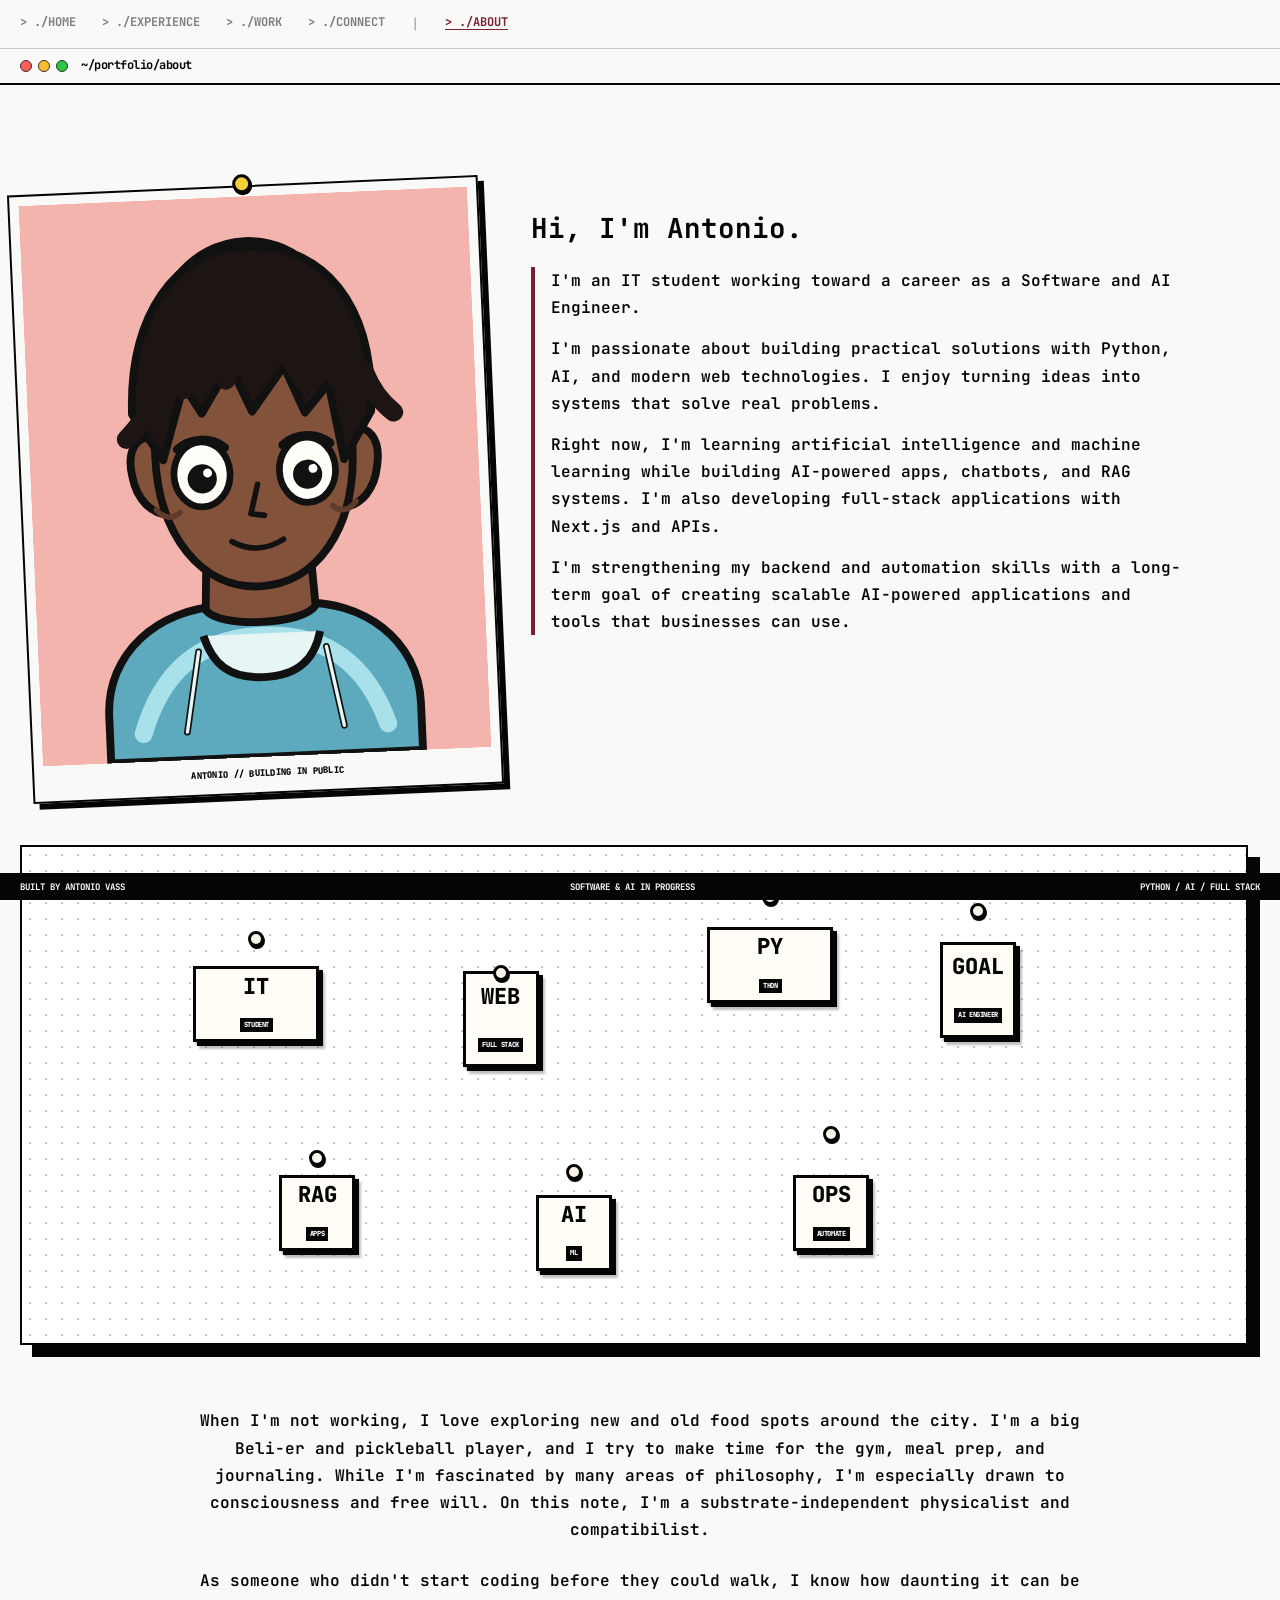
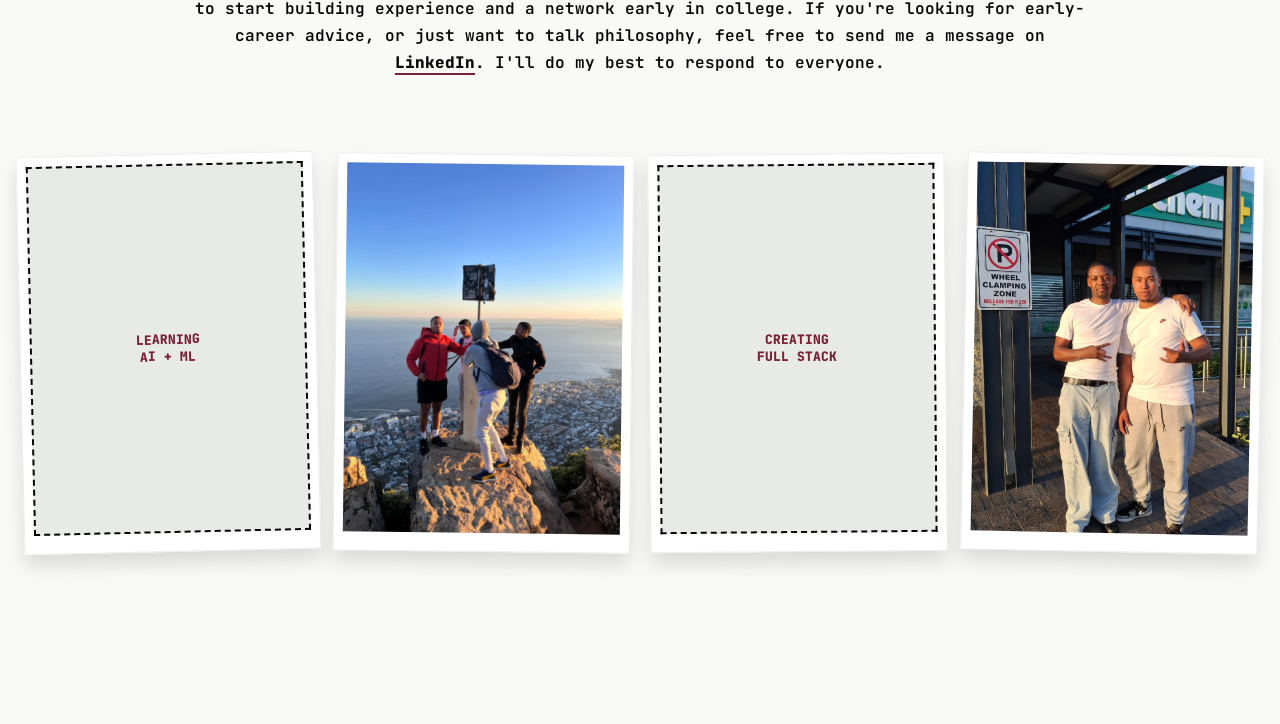
==== about.html @ 30f65dba "Add Lion's Head photo" ====
<!doctype html>
<html lang="en">
<head>
  <meta charset="utf-8" />
  <meta name="viewport" content="width=device-width, initial-scale=1" />
  <meta name="description" content="About Antonio Vass — IT student and Software & AI Engineer in progress." />
  <title>About - Antonio Vass</title>
  <link rel="preconnect" href="https://fonts.googleapis.com" />
  <link rel="preconnect" href="https://fonts.gstatic.com" crossorigin />
  <link href="https://fonts.googleapis.com/css2?family=JetBrains+Mono:wght@400;500;600;700;800&display=swap" rel="stylesheet" />
  <link rel="stylesheet" href="styles.css?v=4" />
  <link rel="stylesheet" href="about.css?v=9" />
  <link rel="stylesheet" href="badges.css?v=7" />
  <link rel="stylesheet" href="window-controls.css" />
  <style>.nav-link,.nav-link:hover{color:var(--ink);opacity:.5}.nav-link.active{color:var(--acid);opacity:1}.nav-separator{opacity:.35}</style>
</head>
<body>
  <header class="site-header">
    <nav class="nav" aria-label="Primary navigation">
      <a class="nav-link" href="index.html#home">&gt; ./HOME</a><a class="nav-link" href="index.html#experience">&gt; ./EXPERIENCE</a><a class="nav-link" href="index.html#work">&gt; ./WORK</a><a class="nav-link" href="index.html#connect">&gt; ./CONNECT</a><span class="nav-separator" aria-hidden="true">|</span><a class="nav-link active" href="about.html">&gt; ./ABOUT</a>
    </nav>
    <div class="terminal-bar"><span class="traffic-lights" aria-label="Window controls"><button class="window-control window-control--close" type="button" aria-label="Close page"></button><button class="window-control window-control--minimize" type="button" aria-label="Minimize"></button><button class="window-control window-control--fullscreen" type="button" aria-label="Toggle fullscreen"></button></span><strong>~/portfolio/about</strong></div>
  </header>
  <main>
    <section class="about page-section" id="about">
      <div class="about-grid">
        <figure class="about-photo">
          <span class="pushpin" aria-hidden="true"></span>
          <img src="assets/avatar-placeholder.svg" alt="Dark-skinned cartoon avatar representing Antonio Vass" />
          <figcaption>ANTONIO // BUILDING IN PUBLIC</figcaption>
        </figure>
        <div class="about-copy">
          <div class="about-introduction">
            <p class="about-placeholder">Hi, I'm Antonio.</p>
            <div class="about-notes">
              <p>I&apos;m an IT student working toward a career as a Software and AI Engineer.</p>
              <p>I&apos;m passionate about building practical solutions with Python, AI, and modern web technologies. I enjoy turning ideas into systems that solve real problems.</p>
              <p>Right now, I&apos;m learning artificial intelligence and machine learning while building AI-powered apps, chatbots, and RAG systems. I&apos;m also developing full-stack applications with Next.js and APIs.</p>
              <p>I&apos;m strengthening my backend and automation skills with a long-term goal of creating scalable AI-powered applications and tools that businesses can use.</p>
            </div>
          </div>
        </div>
      </div>
      <div class="about-interests">
        <div class="badge-board" aria-label="Personal badges">
          <button class="badge-button badge-button--placeholder-one" type="button" aria-label="IT student"><span class="board-pin" aria-hidden="true"></span><span class="badge text-badge text-badge--wide" aria-hidden="true">IT<small>STUDENT</small></span><span class="badge-caption">Working toward a career in Software and AI Engineering.</span></button>
          <button class="badge-button badge-button--placeholder-two" type="button" aria-label="Artificial intelligence and machine learning"><span class="board-pin" aria-hidden="true"></span><span class="badge text-badge" aria-hidden="true">AI<small>ML</small></span><span class="badge-caption">Learning artificial intelligence and machine learning.</span></button>
          <button class="badge-button badge-button--placeholder-three" type="button" aria-label="RAG systems"><span class="board-pin" aria-hidden="true"></span><span class="badge text-badge" aria-hidden="true">RAG<small>APPS</small></span><span class="badge-caption">Building AI-powered apps and chatbots with RAG systems.</span></button>
          <button class="badge-button badge-button--placeholder-four" type="button" aria-label="Full-stack development"><span class="board-pin" aria-hidden="true"></span><span class="badge text-badge text-badge--tall" aria-hidden="true">WEB<small>FULL STACK</small></span><span class="badge-caption">Developing full-stack applications with Next.js and APIs.</span></button>
          <button class="badge-button badge-button--placeholder-five" type="button" aria-label="Python"><span class="board-pin" aria-hidden="true"></span><span class="badge text-badge text-badge--wide" aria-hidden="true">PY<small>THON</small></span><span class="badge-caption">Using Python for practical AI and software projects.</span></button>
          <button class="badge-button badge-button--placeholder-six" type="button" aria-label="Backend systems and automation"><span class="board-pin" aria-hidden="true"></span><span class="badge text-badge" aria-hidden="true">OPS<small>AUTOMATE</small></span><span class="badge-caption">Improving backend systems and automation skills.</span></button>
          <button class="badge-button badge-button--placeholder-seven" type="button" aria-label="Software and AI engineering goal"><span class="board-pin" aria-hidden="true"></span><span class="badge text-badge text-badge--tall" aria-hidden="true">GOAL<small>AI ENGINEER</small></span><span class="badge-caption">Building scalable AI-powered applications and useful tools.</span></button>
        </div>
      </div>
      <div class="about-afterword">
        <p>When I&apos;m not working, I love exploring new and old food spots around the city. I&apos;m a big Beli-er and pickleball player, and I try to make time for the gym, meal prep, and journaling. While I&apos;m fascinated by many areas of philosophy, I&apos;m especially drawn to consciousness and free will. On this note, I&apos;m a substrate-independent physicalist and compatibilist.</p>
        <p>As someone who didn&apos;t start coding before they could walk, I know how daunting it can be to start building experience and a network early in college. If you&apos;re looking for early-career advice, or just want to talk philosophy, feel free to send me a message on <a href="https://linkedin.com/in/antonio-vass-a11976378" target="_blank" rel="noreferrer">LinkedIn</a>. I&apos;ll do my best to respond to everyone.</p>
      </div>
      <div class="about-moments" aria-label="Current learning and building focus">
        <figure class="moment-photo moment-photo--placeholder"><div class="photo-placeholder" aria-hidden="true">LEARNING<br />AI + ML</div><figcaption>GROWING</figcaption></figure>
        <figure class="moment-photo"><img src="assets/moments/lions-head-cape-town.png" alt="Friends at Lion's Head overlooking Cape Town" /><figcaption>lion&apos;s head, cape town</figcaption></figure>
        <figure class="moment-photo moment-photo--placeholder"><div class="photo-placeholder" aria-hidden="true">CREATING<br />FULL STACK</div><figcaption>DEVELOPING</figcaption></figure>
        <figure class="moment-photo"><img src="assets/moments/just-two-boys.png" alt="Two friends standing together outside a shop" /><figcaption>just two boys</figcaption></figure>
      </div>
    </section>
  </main>
  <footer><div class="footer-status"><span>BUILT BY ANTONIO VASS</span><span>SOFTWARE &amp; AI IN PROGRESS</span><span>PYTHON / AI / FULL STACK</span></div></footer>
  <script src="badges.js?v=6"></script>
  <script src="window-controls.js"></script>
</body>
</html>
---- styles.css ----
:root{--ink:#050505;--paper:#f9f9f7;--white:#fff;--soft:#ebebea;--acid:#7a1f35;--line:2px solid var(--ink);--mono:"JetBrains Mono",monospace}
*{box-sizing:border-box}html{scroll-behavior:smooth}body{margin:0;background:var(--paper);color:var(--ink);font-family:var(--mono);font-size:14px;line-height:1.45}a{color:inherit;text-decoration:none}button{font:inherit}.site-header{position:sticky;top:0;z-index:20;background:var(--paper);border-bottom:var(--line)}
.nav{display:flex;gap:26px;padding:14px max(20px,calc((100vw - 1340px)/2));border-bottom:1px solid #c9c9c9}.nav-link{font-size:12px;font-weight:700;opacity:.64}.nav-link:hover,.nav-link.active{opacity:1;color:#506000}.nav-link.active{text-decoration:underline;text-underline-offset:3px}.terminal-bar{display:flex;align-items:center;gap:13px;padding:8px max(20px,calc((100vw - 1340px)/2));font-size:12px;letter-spacing:-.04em}.traffic-lights{display:flex;gap:6px}.traffic-lights i{width:12px;height:12px;border:1px solid #333;border-radius:50%;background:#ff5f57}.traffic-lights i:nth-child(2){background:#febc2e}.traffic-lights i:nth-child(3){background:#28c840}.system-status{margin-left:auto;font-size:10px;font-weight:700}.status-dot{display:inline-block;width:8px;height:8px;margin-right:5px;background:var(--acid);animation:pulse 1.2s infinite}
.page-section{width:min(1340px,calc(100% - 40px));margin:0 auto}.hero{display:grid;grid-template-columns:minmax(0,1.55fr) minmax(330px,.8fr);min-height:650px;border-right:var(--line);border-left:var(--line)}.hero-copy{padding:62px 58px;border-right:var(--line)}.boot-message{display:inline-block;margin:0 0 44px;padding:0;background:transparent;font:12px/1.35 var(--mono)}.command,.section-title>p,.connect>p{margin:0 0 10px;color:#526000;font-size:12px;font-weight:700}.hero h1,.section-title h2,.connect h2{margin:0;font-size:clamp(62px,9vw,128px);line-height:.78;letter-spacing:-.11em}.intro{max-width:650px;margin:35px 0;font-size:15px;font-weight:700;line-height:1.65}.quick-stats{display:grid;grid-template-columns:repeat(3,1fr);max-width:680px;margin:0;border-top:var(--line);border-bottom:var(--line)}.quick-stats div{padding:13px 12px;border-right:var(--line)}.quick-stats div:last-child{border:0}.quick-stats dt{font-size:10px;opacity:.58}.quick-stats dd{margin:4px 0 0;font-size:12px;font-weight:800}
.avatar-terminal{padding:58px 38px;background:var(--soft)}.module-heading,.preview-heading{display:flex;justify-content:space-between;align-items:center;padding-bottom:9px;border-bottom:1px dashed var(--ink);font-size:12px}.avatar-frame{position:relative;width:min(100%,280px);margin:27px auto;border:var(--line);padding:8px;background:var(--white);box-shadow:5px 5px 0 var(--ink)}.pin{position:absolute;z-index:2;top:6px;left:50%;width:11px;height:11px;transform:translateX(-50%);border:2px solid var(--ink);border-radius:50%;background:var(--paper)}.avatar-frame img{display:block;width:100%;aspect-ratio:4/5;object-fit:cover;filter:none}.avatar-frame figcaption{margin-top:8px;background:var(--ink);padding:7px;color:#fff;font-size:10px;font-weight:700;text-align:center}.cursor{animation:blink 1s step-end infinite}.asset-list{display:grid;border-top:var(--line)}.asset-list a{display:grid;grid-template-columns:30px 1fr 20px;gap:10px;padding:10px 0;border-bottom:var(--line);font-size:10px;font-weight:700}.asset-list a:hover{background:var(--acid)}.asset-list span{opacity:.52}
.experience{padding:86px 0}.section-lead{max-width:760px;margin-bottom:55px;border:2px dashed var(--ink);padding:15px}.section-lead p{display:flex;justify-content:space-between;margin:0 0 8px;font-size:12px;font-weight:700}.load-track{height:14px;border:1px solid var(--ink);padding:2px}.load-track i{display:block;width:98.4%;height:100%;background:var(--ink)}.section-lead small{display:block;margin-top:7px;font-size:9px;opacity:.65}.section-title{margin-bottom:36px}.section-title h2{font-size:clamp(50px,7vw,96px)}.log-table{border-top:var(--line)}.log-head,.log-row{display:grid;grid-template-columns:22% 34% 44%;gap:20px;padding:12px;border-bottom:var(--line)}.log-head{background:var(--soft);font-size:10px;font-weight:800}.log-row{padding-top:27px;padding-bottom:27px}.log-row:hover{background:var(--acid)}.log-row p{margin:0;font-size:12px}.log-row h3{margin:0 0 5px;font-size:17px;line-height:1.1}.log-row small{font-size:10px;font-weight:700;opacity:.65}.log-row.muted{grid-template-columns:22% 1fr;opacity:.5;font-style:italic}.action-row{display:flex;flex-wrap:wrap;gap:13px;margin-top:34px}.button{display:inline-block;border:var(--line);padding:13px 18px;background:transparent;font-size:12px;font-weight:800;transition:.13s}.button:hover{background:var(--acid);color:var(--ink);transform:translate(-2px,-2px);box-shadow:4px 4px 0 var(--ink)}.button.solid{background:var(--ink);color:var(--white)}.button.solid:hover{background:var(--acid);color:var(--ink)}
.work{display:grid;grid-template-columns:1.25fr .75fr;gap:30px;padding:30px 0 86px}.work-directory,.preview-panel{border:var(--line);padding:27px;background:var(--white)}.directory-heading{margin-bottom:26px;border-bottom:4px solid var(--ink)}.directory-heading p{margin:0 0 7px;font-size:10px;opacity:.6}.directory-heading h2{margin:0 0 12px;font-size:28px;line-height:1}.project-files{display:grid;gap:11px}.project-file{display:grid;grid-template-columns:30px 1fr auto;align-items:center;gap:11px;width:100%;border:var(--line);padding:14px;background:var(--white);color:var(--ink);text-align:left;cursor:pointer;transition:.13s}.project-file:hover,.project-file.selected{background:var(--ink);color:var(--white)}.file-icon{font-weight:800;font-size:20px}.project-file b,.project-file small{display:block}.project-file b{font-size:13px}.project-file small{margin-top:2px;font-size:9px;opacity:.62}.project-file em{border:1px solid currentColor;padding:3px 5px;font-size:9px;font-style:normal;font-weight:700}.project-file.selected em{border-color:var(--acid);background:var(--acid);color:var(--ink)}.directory-foot{margin:28px 0 0;border:2px dashed var(--ink);padding:11px;font-size:10px;text-align:center}
.preview-panel{display:flex;flex-direction:column;gap:22px}.preview-heading i{width:14px;height:14px;background:var(--acid);animation:pulse 1.2s infinite}.preview-box{display:grid;min-height:385px;overflow:hidden;border:var(--line);background:var(--soft)}.preview-index{margin:10px 12px -24px;font-size:10px;font-weight:800}.preview-art{position:relative;display:flex;min-height:205px;flex-direction:column;justify-content:flex-end;overflow:hidden;margin:0 20px;padding:17px;border:var(--line);background:#fff5ba;box-shadow:5px 5px 0 var(--ink);font-weight:800}.preview-art b{font-size:23px}.preview-art span{margin-top:7px;font-size:11px}.preview-art strong{position:absolute;right:-8px;top:-28px;font-size:126px;line-height:1;letter-spacing:-.15em;opacity:.18}.preview-copy{padding:17px 20px}.preview-copy h3{margin:0 0 7px;font-size:22px}.preview-copy p{margin:0;font-size:11px;line-height:1.55}.tag-label{margin:0 0 9px;font-size:11px}.tags{display:flex;flex-wrap:wrap;gap:7px}.tags span{background:var(--ink);padding:5px 7px;color:#fff;font-size:9px;font-weight:700}.full{text-align:center}
.connect{margin-bottom:73px;border:var(--line);background:var(--ink);padding:55px;color:var(--white);box-shadow:7px 7px 0 var(--acid)}.connect h2{max-width:800px;margin-bottom:32px;font-size:clamp(43px,6vw,92px)}.connect>p{color:var(--acid)}.neon{border-color:var(--white);background:var(--acid);color:var(--ink)}footer{position:fixed;bottom:0;left:0;z-index:30;width:100%;overflow:hidden;border-top:var(--line);background:var(--ink);color:#fff}.ticker{overflow:hidden;border-bottom:1px solid #555;white-space:nowrap}.ticker span{display:inline-block;padding:7px 0;font-size:10px;font-weight:700;animation:ticker 24s linear infinite}.footer-status{display:flex;justify-content:space-between;padding:6px max(20px,calc((100vw - 1340px)/2));font-size:9px;font-weight:700}
@keyframes ticker{to{transform:translateX(-50%)}}@keyframes pulse{50%{opacity:.35}}@keyframes blink{50%{opacity:0}}@media(max-width:800px){body{padding-bottom:55px}.system-status{display:none}.nav{gap:14px;overflow:auto}.nav-link{white-space:nowrap;font-size:10px}.hero{grid-template-columns:1fr}.hero-copy{border-right:0;border-bottom:var(--line);padding:40px 28px}.avatar-terminal{padding:35px 28px}.quick-stats{grid-template-columns:1fr}.quick-stats div{border-right:0;border-bottom:1px solid var(--ink)}.quick-stats div:last-child{border:0}.work{grid-template-columns:1fr;gap:20px}.log-head{display:none}.log-row{grid-template-columns:1fr;gap:10px}.log-row.muted{grid-template-columns:1fr}.log-row h3{font-size:16px}.connect{padding:35px 25px}.footer-status{font-size:8px}.footer-status span:nth-child(2){display:none}}@media(max-width:480px){.page-section{width:calc(100% - 24px)}.hero h1{font-size:65px}.boot-message{margin-bottom:28px;font-size:10px}.intro{font-size:12px}.work-directory,.preview-panel{padding:18px}.project-file{grid-template-columns:24px 1fr;padding:11px}.project-file em{display:none}.project-file b{font-size:11px}.directory-heading h2{font-size:22px}.connect h2{font-size:43px}.footer-status{justify-content:center}.footer-status span:first-child{display:none}}
---- about.css ----
.about { padding: 86px 0; }

.about-title { display: flex; align-items: end; justify-content: space-between; gap: 20px; margin-bottom: 35px; }
.about-title h2 { margin: 0; font-size: clamp(50px, 7vw, 96px); line-height: .8; letter-spacing: -.09em; }
.about-title p, .about-label, .about-interests > p { margin: 0; color: var(--acid); font-size: 11px; font-weight: 800; }

.about-grid { display: grid; grid-template-columns: minmax(260px, .7fr) minmax(0, 1fr); align-items: start; }

.about-photo { position: relative; align-self: start; margin: 14px 40px 0 0; padding: 9px 9px 12px; border: var(--line); background: var(--paper); box-shadow: 6px 6px 0 var(--ink); transform: rotate(-2.5deg); text-align: center; }
.about-photo img { display: block; width: 100%; aspect-ratio: 4 / 5; object-fit: cover; }
.about-photo figcaption { margin-top: 10px; font-size: 9px; font-weight: 800; letter-spacing: .03em; }
.pushpin { position: absolute; z-index: 1; top: -13px; left: 50%; width: 19px; height: 19px; transform: translateX(-50%); border: 3px solid var(--ink); border-radius: 50%; background: #f5cf33; box-shadow: 1px 2px 0 var(--ink); }

.about-copy { padding: 0; }
.about-placeholder { max-width: 580px; margin: 20px 0 22px; font-size: clamp(20px, 2.15vw, 30px); font-weight: 700; line-height: 1.25; }
.about-notes { max-width: 650px; margin-bottom: 40px; border-left: 4px solid var(--acid); padding-left: 16px; }
.about-notes p { margin: 0 0 14px; font-size: 16px; font-weight: 600; line-height: 1.7; }
.about-notes p:last-child { margin-bottom: 0; }

.about-interests { margin-top: 52px; }
.board-note { display: block; margin-top: 7px; font-size: 10px; font-weight: 600; opacity: .62; }
.about-introduction { margin-top: 40px; }
.about-afterword { max-width: 900px; margin: 62px auto 0; text-align: center; }
.about-afterword p { margin: 0 0 24px; font-size: 16px; font-weight: 600; line-height: 1.7; }
.about-afterword a { border-bottom: 2px solid var(--acid); color: inherit; font-weight: 800; }
.about-afterword a:hover { color: var(--acid); }
.about-moments { display: flex; align-items: center; gap: 18px; margin: 78px auto 86px; }
.moment-photo { position: relative; flex: 1 1 0; margin: 0; border: 1px solid #ededed; background: var(--white); padding: 9px 9px 18px; box-shadow: 0 11px 20px rgba(0, 0, 0, .13); }
.moment-photo:nth-child(1) { transform: rotate(-1.3deg); }
.moment-photo:nth-child(2) { transform: rotate(.7deg); }
.moment-photo:nth-child(3) { transform: rotate(-.5deg); }
.moment-photo:nth-child(4) { transform: rotate(1.1deg); }
.moment-photo img { display: block; width: 100%; aspect-ratio: 3 / 4; object-fit: cover; }
.photo-placeholder { display: grid; place-items: center; width: 100%; aspect-ratio: 3 / 4; border: 2px dashed var(--ink); background: #e8eae7; color: var(--acid); font-size: 13px; font-weight: 800; line-height: 1.35; text-align: center; }
.moment-photo figcaption { position: absolute; z-index: 2; bottom: 8px; left: 50%; width: max-content; max-width: calc(100% - 18px); transform: translateX(-50%) rotate(-1deg); border: 2px solid var(--ink); background: var(--white); box-shadow: 3px 3px 0 var(--ink); padding: 5px 7px; opacity: 0; color: var(--acid); font-size: 10px; font-weight: 800; pointer-events: none; transition: opacity .12s ease; white-space: nowrap; }
.moment-photo:hover figcaption { opacity: 1; }

@media (max-width: 800px) {
  .about { padding: 62px 0; }
  .about-title { align-items: start; flex-direction: column; }
  .about-grid { grid-template-columns: 1fr; }
  .about-photo { width: min(300px, calc(100% - 56px)); margin: 14px auto 30px; }
  .about-copy { padding: 0; }
  .about-placeholder { margin-bottom: 22px; }
  .about-afterword { margin-top: 46px; }
  .about-moments { display: grid; grid-template-columns: repeat(2, minmax(0, 1fr)); gap: 16px; margin: 56px auto 70px; }
}
---- badges.css ----
.badge-board { position: relative; width: calc(100% - 12px); min-height: 500px; margin: 0 0 12px; overflow: hidden; border: 2px solid var(--ink); background-color: var(--white); background-image: radial-gradient(#c7c7c7 1.2px, transparent 1.3px); background-size: 16px 16px; box-shadow: 12px 12px 0 var(--ink); }

.badge-button { position: absolute; top: var(--badge-y, 0); left: var(--badge-x, 0); border: 0; padding: 0; background: transparent; cursor: pointer; }
.badge-button:focus-visible { outline: 2px solid var(--ink); outline-offset: 4px; }
.badge { display: block; height: auto; object-fit: contain; filter: drop-shadow(2px 3px 1px rgba(0, 0, 0, .25)); transform: none; }
.board-pin { position: absolute; z-index: 3; top: calc(50% - var(--pin-offset, 65px)); left: 50%; width: 16px; height: 16px; transform: translate(-50%, -50%); border: 3px solid var(--ink); border-radius: 50%; background: #f7f3e8; box-shadow: 1px 2px 0 var(--ink); cursor: grab; touch-action: none; }
.badge-button.is-dragging .badge-caption { display: none !important; }
.badge-button.is-dragging .badge { animation: none !important; }
.badge-button--placeholder-one { --badge-x: 14%; --badge-y: 24%; }
.badge-button--placeholder-two { --pin-offset: 61px; --badge-x: 42%; --badge-y: 70%; }
.badge-button--placeholder-three { --pin-offset: 55px; --badge-x: 21%; --badge-y: 66%; }
.badge-button--placeholder-four { --pin-offset: 46px; --badge-x: 36%; --badge-y: 25%; }
.badge-button--placeholder-five { --pin-offset: 68px; --badge-x: 56%; --badge-y: 16%; }
.badge-button--placeholder-six { --pin-offset: 79px; --badge-x: 63%; --badge-y: 66%; }
.badge-button--placeholder-seven { --pin-offset: 79px; --badge-x: 75%; --badge-y: 19%; }

.text-badge { display: grid; place-items: center; min-width: 76px; min-height: 76px; border: 3px solid var(--ink); background: #fffdf5; box-shadow: 4px 4px 0 var(--ink); color: var(--ink); font-size: 22px; font-weight: 800; line-height: .88; text-align: center; }
.text-badge small { margin-top: 8px; padding: 4px; background: var(--ink); color: var(--white); font-size: 7px; font-weight: 800; letter-spacing: -.05em; }
.text-badge--wide { min-width: 126px; }
.text-badge--tall { min-height: 96px; }
.text-badge--ideas { min-width: 68px; min-height: 87px; background: #ed75a9; font-size: 16px; line-height: .8; }
.text-badge--ideas b { font-size: 27px; }
.text-badge--build { min-width: 93px; min-height: 66px; background: #f5cf33; font-size: 16px; line-height: 1; }
.text-badge--build span { display: block; text-align: left; animation: build-cursor 1s step-end infinite; }

.badge-caption { position: absolute; z-index: 5; top: -12px; left: 50%; display: none; width: min(190px, calc(100vw - 40px)); transform: translate(-50%, -100%) rotate(-1.5deg); border: 2px solid var(--ink); background: var(--white); box-shadow: 3px 3px 0 var(--ink); padding: 8px 10px; color: var(--acid); font-size: 11px; font-weight: 800; line-height: 1.35; text-align: center; white-space: normal; pointer-events: none; }
.badge-button.is-hovered .badge-caption { display: block; position: fixed; left: var(--bubble-x); top: var(--bubble-y); transform: translate(-50%, -50%) rotate(-1.5deg); }
.badge-button:hover .badge-caption, .badge-button:focus-visible .badge-caption { display: block; }
.badge-button:hover .badge, .badge-button:focus-visible .badge, .badge-button.is-hovered .badge { transform-origin: top center; animation: badge-swing 1.1s ease-in-out infinite; }

@keyframes badge-swing { 0%, 100% { transform: rotate(0); } 20% { transform: rotate(-5deg); } 50% { transform: rotate(4deg); } 75% { transform: rotate(-2deg); } }
@keyframes build-cursor { 50% { opacity: 0; } }

@media (max-width: 680px) {
  .badge-board { display: grid; grid-template-columns: repeat(3, minmax(82px, 1fr)); align-items: center; min-height: 440px; }
  .text-badge--code { min-width: 68px; min-height: 68px; font-size: 19px; }
  .text-badge--ideas { min-width: 61px; min-height: 76px; }
  .text-badge--build { min-width: 82px; min-height: 60px; }
  .badge-caption { font-size: 10px; }
  .badge-button { position: relative; top: 0; left: 0; justify-self: center; }
  .board-pin { cursor: default; }
}
---- window-controls.css ----
.traffic-lights{display:flex;gap:6px}
.window-control{display:grid;place-items:center;width:12px;height:12px;margin:0;padding:0;border:1px solid #333;border-radius:50%;cursor:pointer;transition:filter .12s,transform .12s}
.window-control:hover{filter:brightness(.84);transform:scale(1.08)}
.window-control:focus-visible{outline:2px solid var(--ink);outline-offset:2px}
.window-control--close{background:#ff5f57}.window-control--minimize{background:#febc2e}.window-control--fullscreen{background:#28c840}
.window-control::after{font:700 9px/1 Arial,sans-serif;color:#5c1715;opacity:0;transition:opacity .12s}
.window-control:hover::after{opacity:1}.window-control--close::after{content:"×"}.window-control--minimize::after{content:"−";color:#6b4b00}.window-control--fullscreen::after{content:"+";color:#135b21}
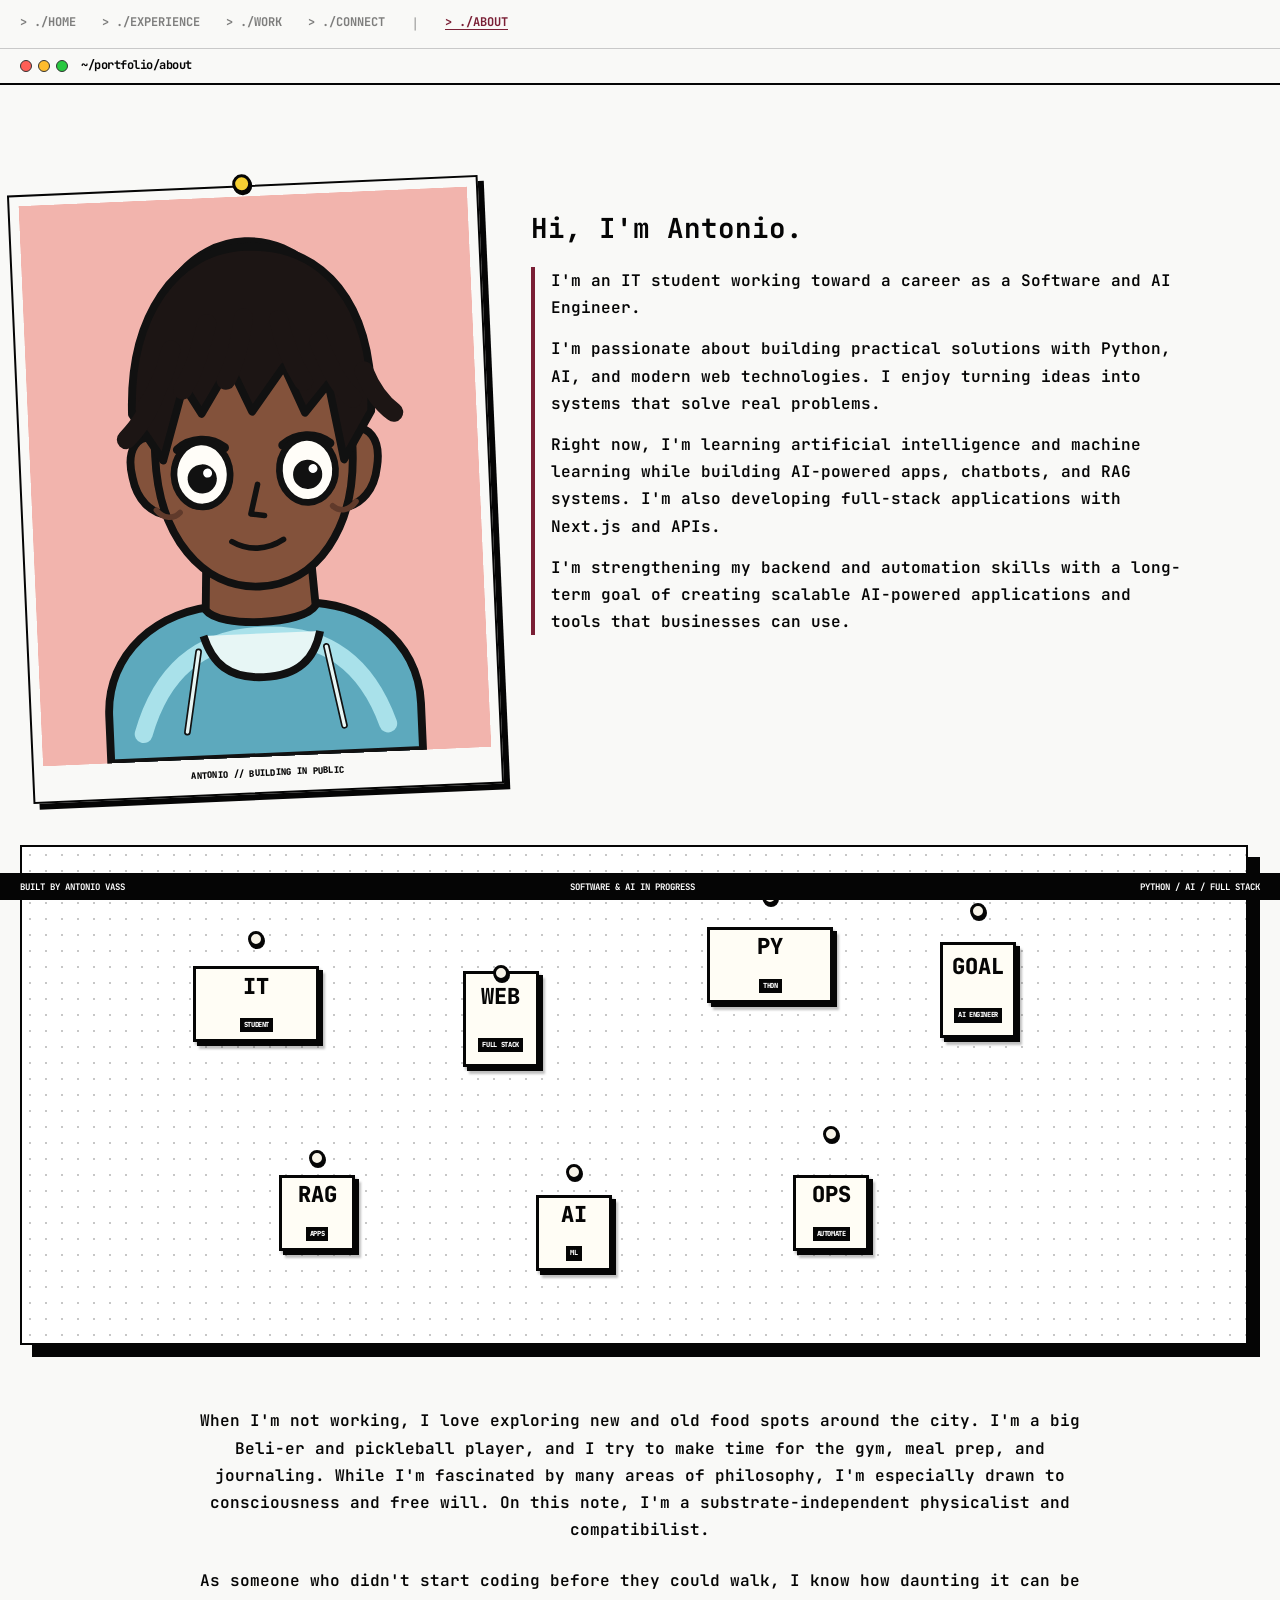
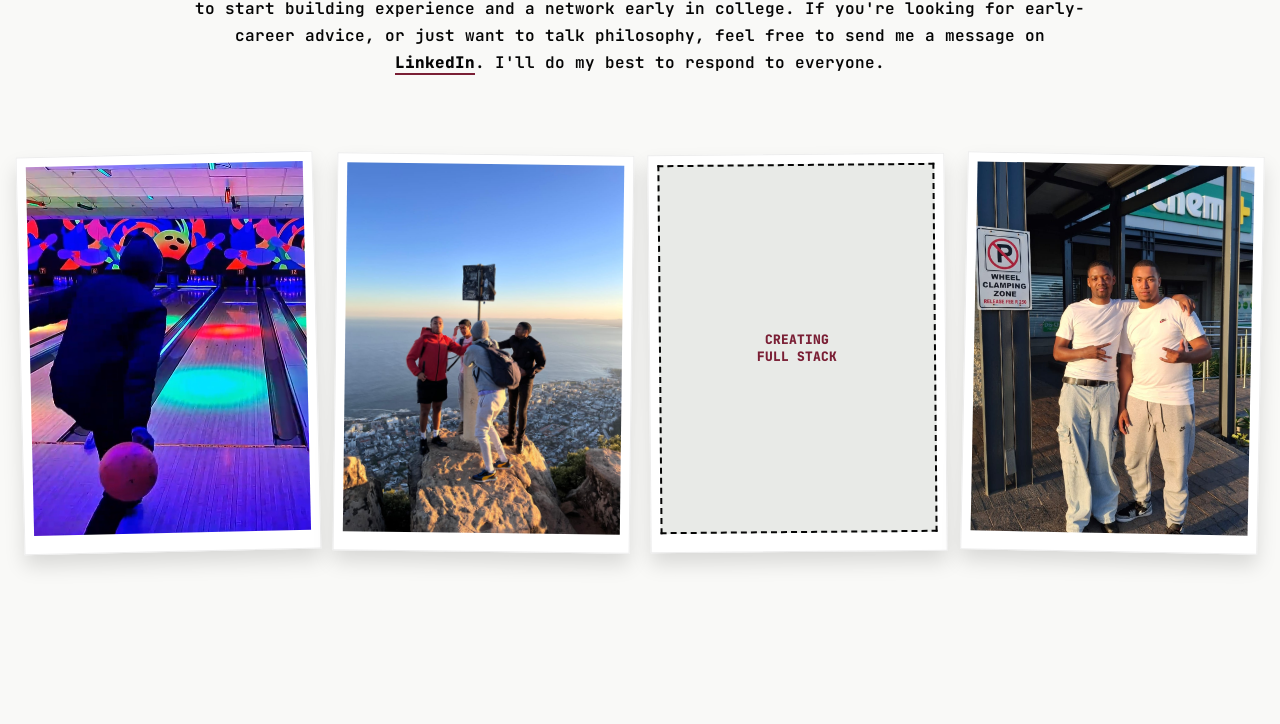
==== commit 876c4779: "Add bowling photo" ====
--- a/about.html
+++ b/about.html
@@ -57,7 +57,7 @@
         <p>As someone who didn&apos;t start coding before they could walk, I know how daunting it can be to start building experience and a network early in college. If you&apos;re looking for early-career advice, or just want to talk philosophy, feel free to send me a message on <a href="https://linkedin.com/in/antonio-vass-a11976378" target="_blank" rel="noreferrer">LinkedIn</a>. I&apos;ll do my best to respond to everyone.</p>
       </div>
       <div class="about-moments" aria-label="Current learning and building focus">
-        <figure class="moment-photo moment-photo--placeholder"><div class="photo-placeholder" aria-hidden="true">LEARNING<br />AI + ML</div><figcaption>GROWING</figcaption></figure>
+        <figure class="moment-photo"><img src="assets/moments/bowling.png" alt="A person bowling in a neon-lit bowling alley" /><figcaption>bowling</figcaption></figure>
         <figure class="moment-photo"><img src="assets/moments/lions-head-cape-town.png" alt="Friends at Lion's Head overlooking Cape Town" /><figcaption>lion&apos;s head, cape town</figcaption></figure>
         <figure class="moment-photo moment-photo--placeholder"><div class="photo-placeholder" aria-hidden="true">CREATING<br />FULL STACK</div><figcaption>DEVELOPING</figcaption></figure>
         <figure class="moment-photo"><img src="assets/moments/just-two-boys.png" alt="Two friends standing together outside a shop" /><figcaption>just two boys</figcaption></figure>
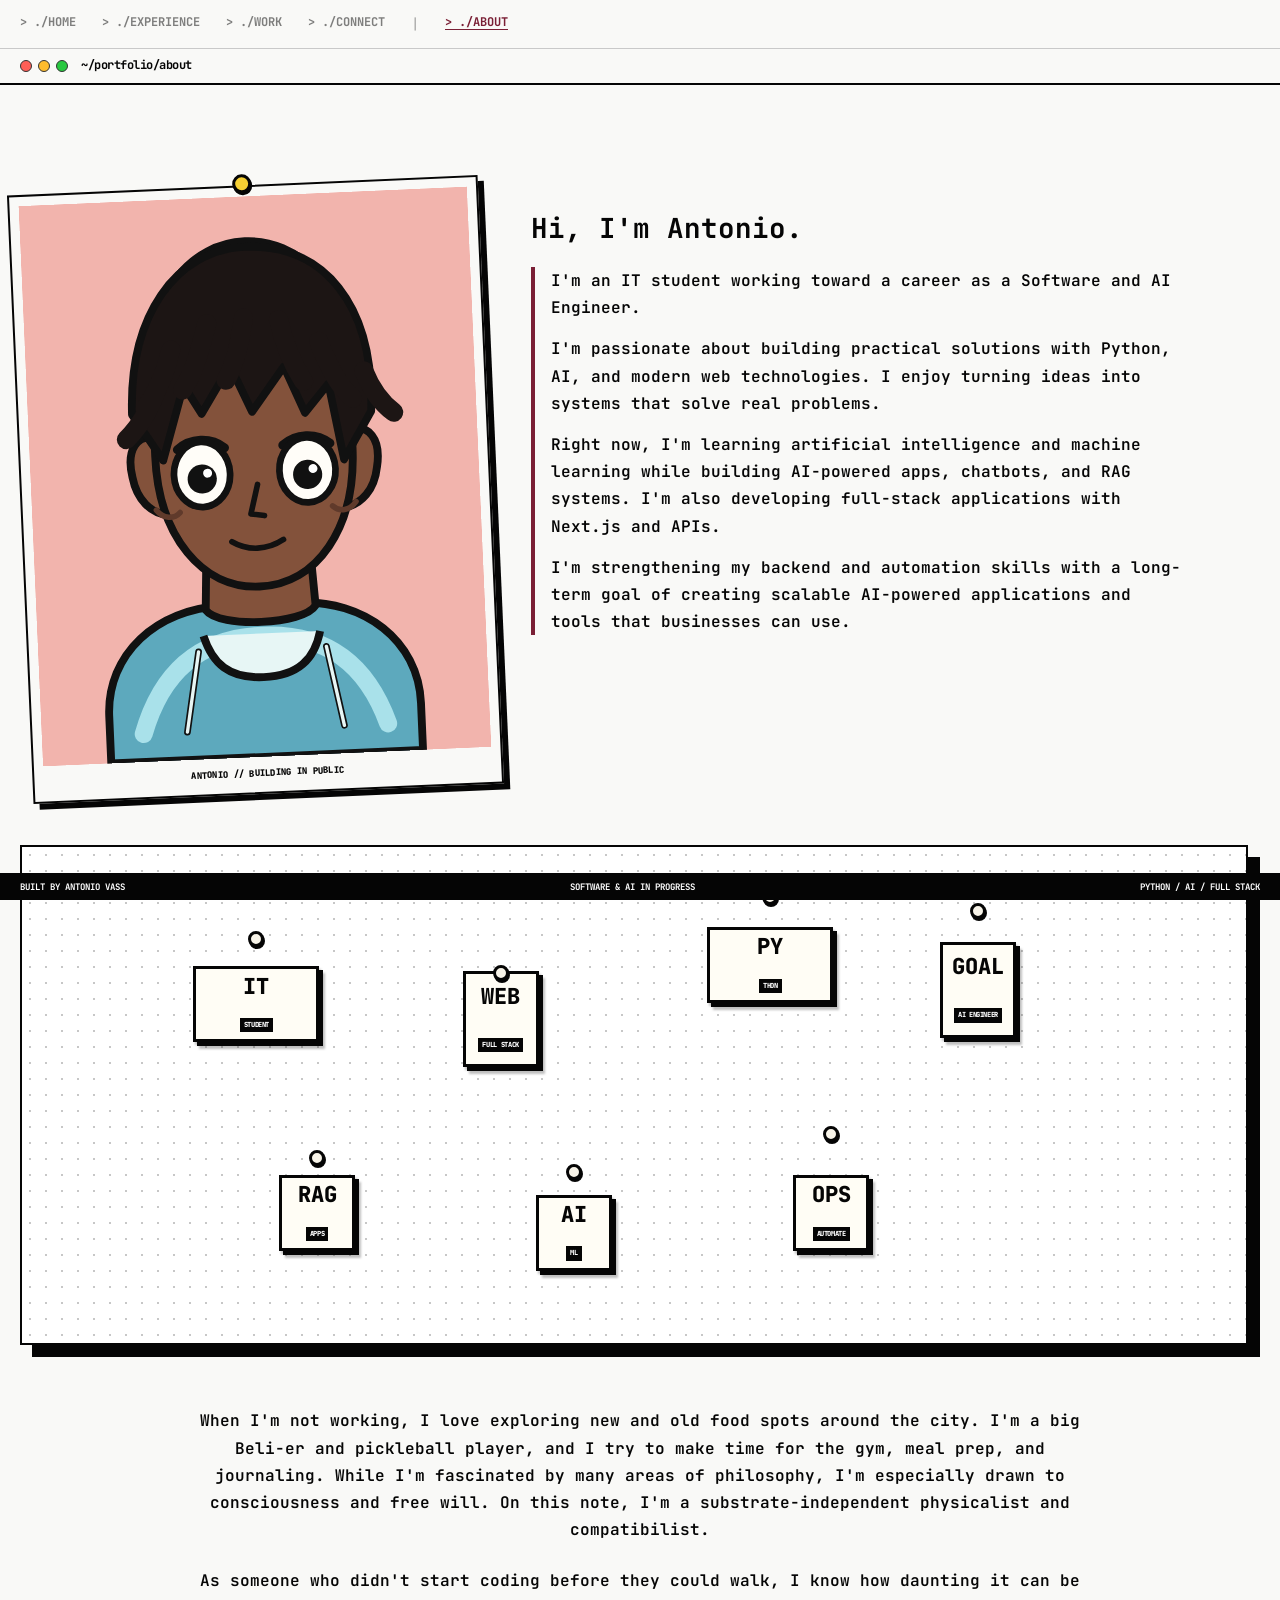
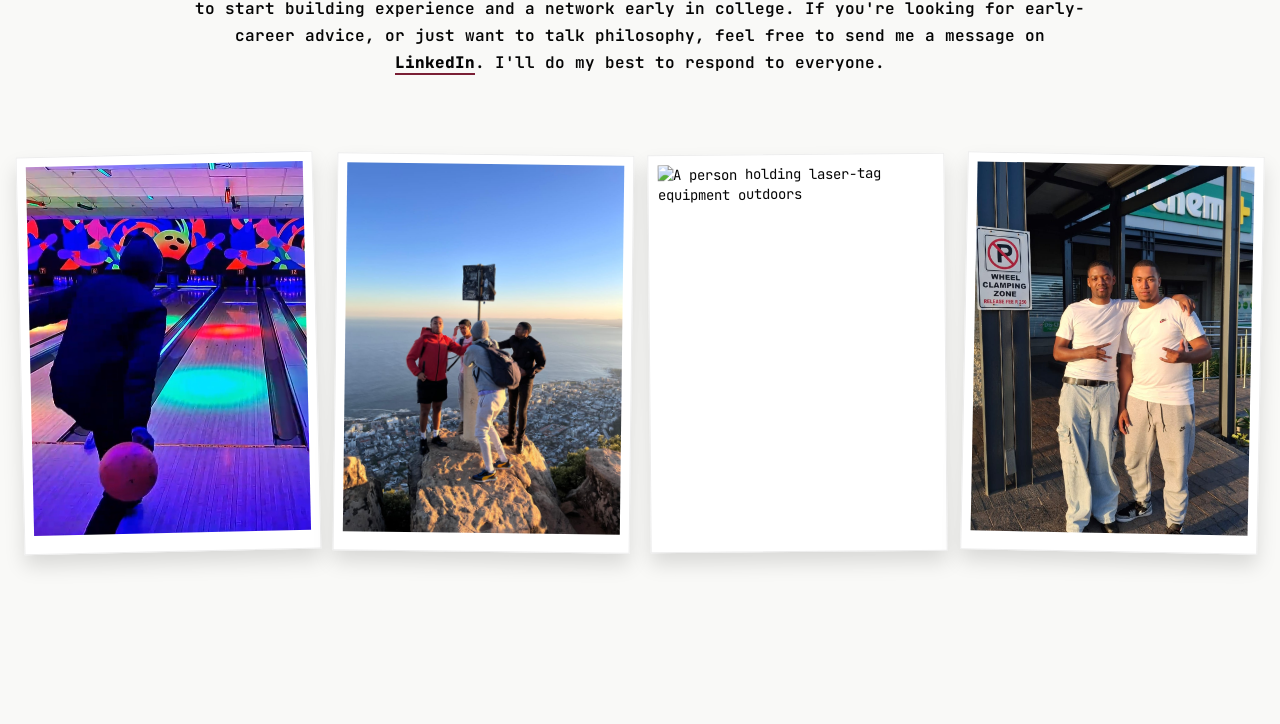
==== commit ce1b8d63: "Add laser-tag photo" ====
--- a/about.html
+++ b/about.html
@@ -59,7 +59,7 @@
       <div class="about-moments" aria-label="Current learning and building focus">
         <figure class="moment-photo"><img src="assets/moments/bowling.png" alt="A person bowling in a neon-lit bowling alley" /><figcaption>bowling</figcaption></figure>
         <figure class="moment-photo"><img src="assets/moments/lions-head-cape-town.png" alt="Friends at Lion's Head overlooking Cape Town" /><figcaption>lion&apos;s head, cape town</figcaption></figure>
-        <figure class="moment-photo moment-photo--placeholder"><div class="photo-placeholder" aria-hidden="true">CREATING<br />FULL STACK</div><figcaption>DEVELOPING</figcaption></figure>
+        <figure class="moment-photo"><img src="assets/moments/laser-tagging.png" alt="A person holding laser-tag equipment outdoors" loading="lazy" /><figcaption>lazer tagging</figcaption></figure>
         <figure class="moment-photo"><img src="assets/moments/just-two-boys.png" alt="Two friends standing together outside a shop" /><figcaption>just two boys</figcaption></figure>
       </div>
     </section>
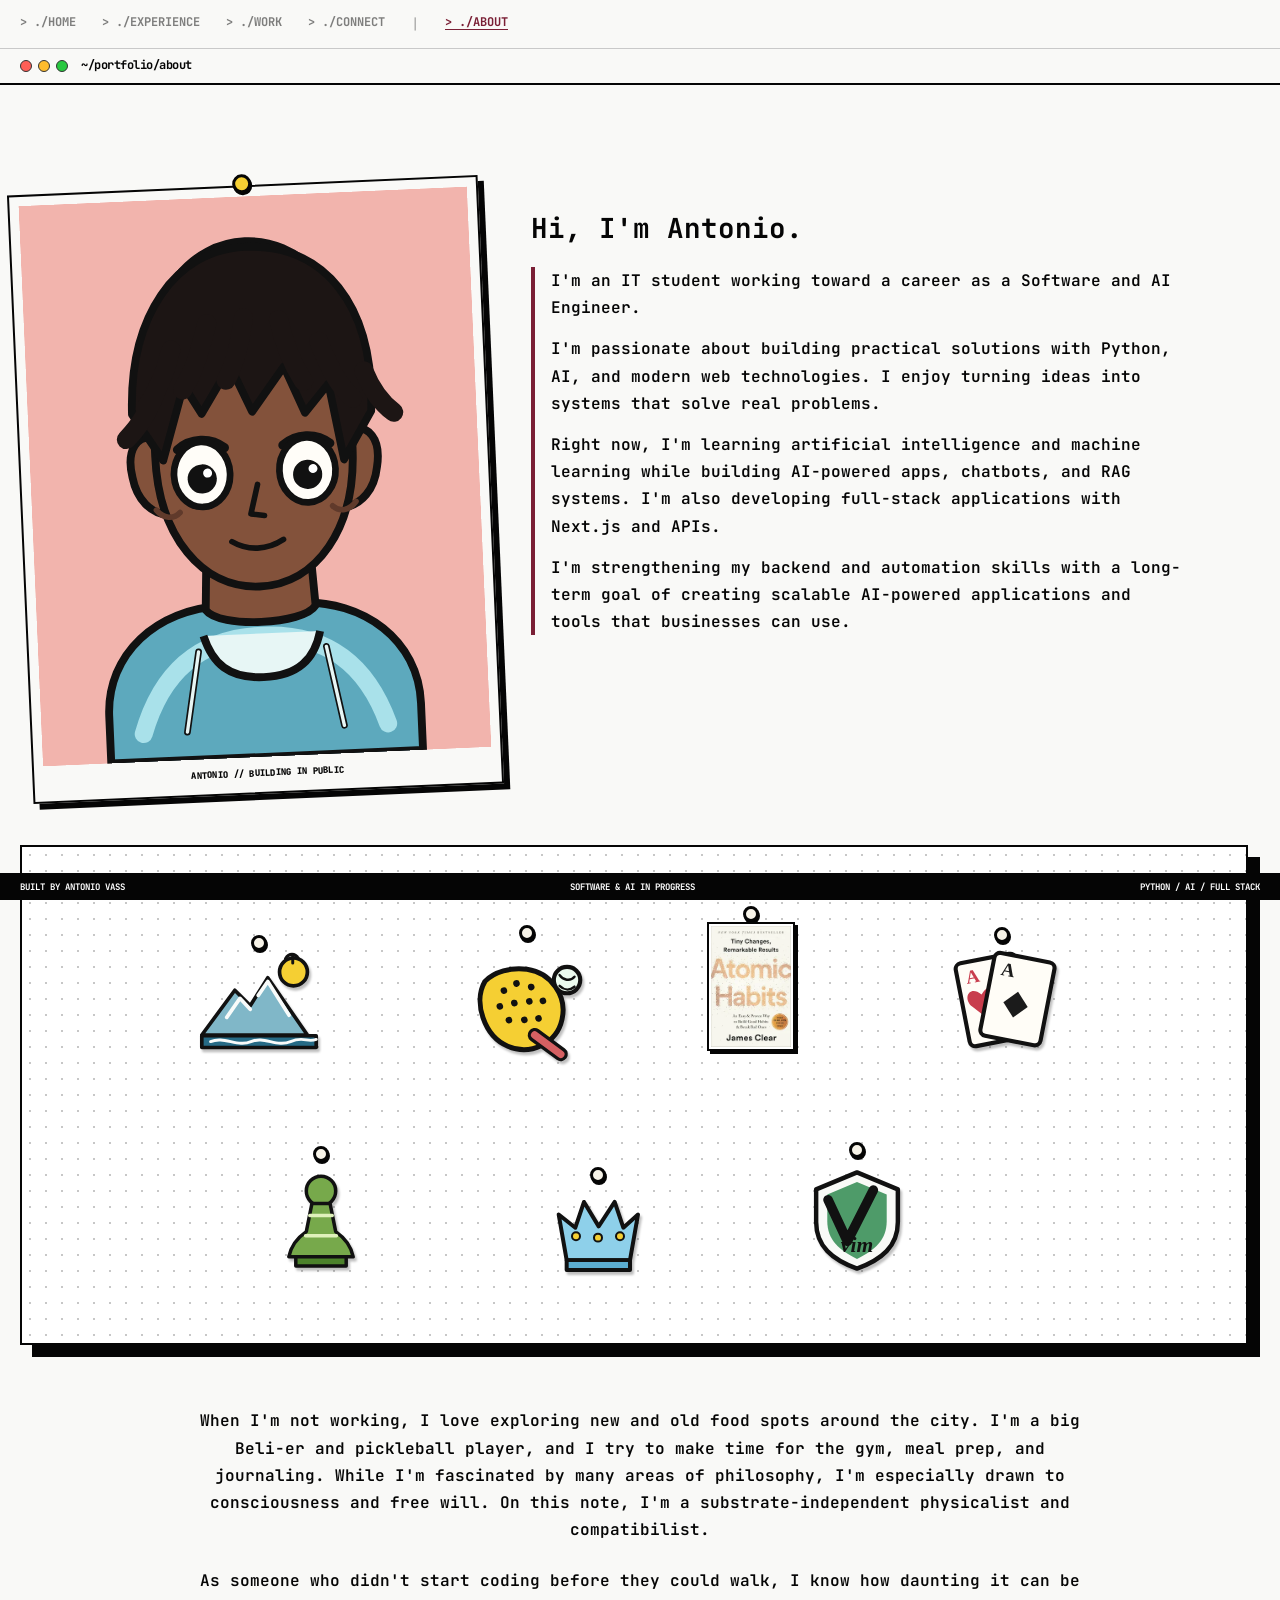
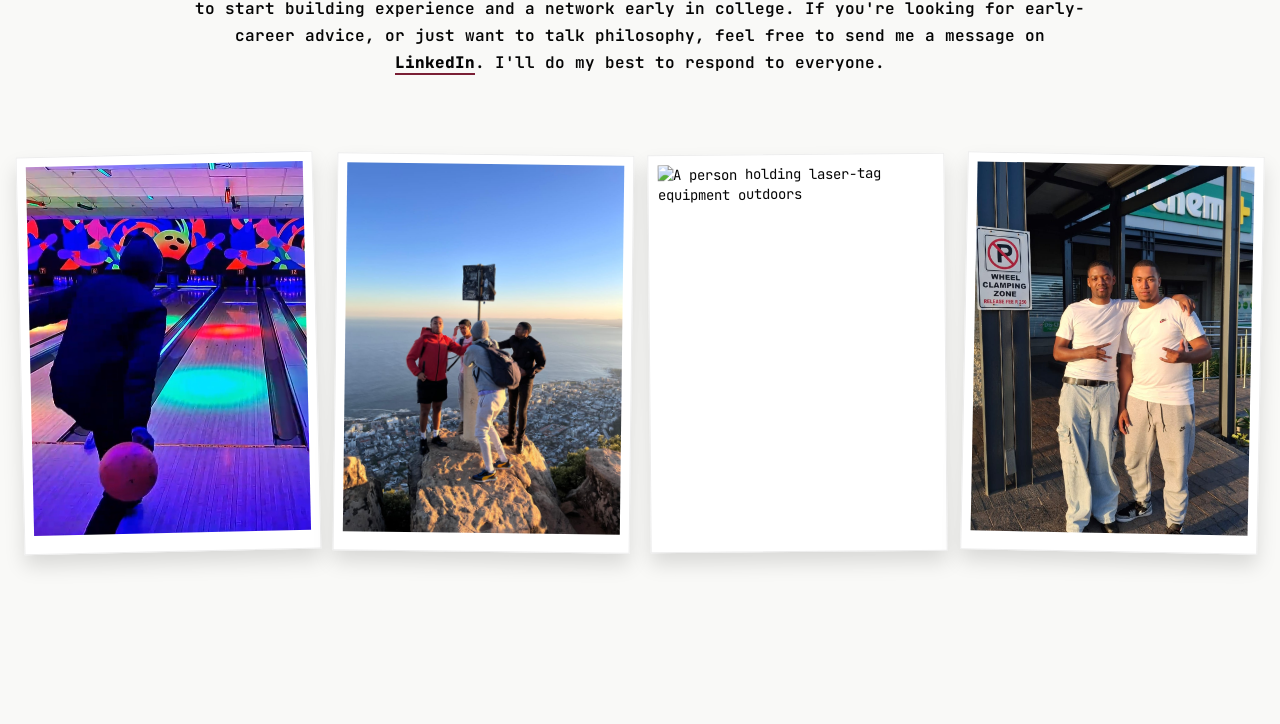
==== commit de9872c3: "Replace portfolio badges with personal interests" ====
--- a/about.html
+++ b/about.html
@@ -43,13 +43,13 @@
       </div>
       <div class="about-interests">
         <div class="badge-board" aria-label="Personal badges">
-          <button class="badge-button badge-button--placeholder-one" type="button" aria-label="IT student"><span class="board-pin" aria-hidden="true"></span><span class="badge text-badge text-badge--wide" aria-hidden="true">IT<small>STUDENT</small></span><span class="badge-caption">Working toward a career in Software and AI Engineering.</span></button>
-          <button class="badge-button badge-button--placeholder-two" type="button" aria-label="Artificial intelligence and machine learning"><span class="board-pin" aria-hidden="true"></span><span class="badge text-badge" aria-hidden="true">AI<small>ML</small></span><span class="badge-caption">Learning artificial intelligence and machine learning.</span></button>
-          <button class="badge-button badge-button--placeholder-three" type="button" aria-label="RAG systems"><span class="board-pin" aria-hidden="true"></span><span class="badge text-badge" aria-hidden="true">RAG<small>APPS</small></span><span class="badge-caption">Building AI-powered apps and chatbots with RAG systems.</span></button>
-          <button class="badge-button badge-button--placeholder-four" type="button" aria-label="Full-stack development"><span class="board-pin" aria-hidden="true"></span><span class="badge text-badge text-badge--tall" aria-hidden="true">WEB<small>FULL STACK</small></span><span class="badge-caption">Developing full-stack applications with Next.js and APIs.</span></button>
-          <button class="badge-button badge-button--placeholder-five" type="button" aria-label="Python"><span class="board-pin" aria-hidden="true"></span><span class="badge text-badge text-badge--wide" aria-hidden="true">PY<small>THON</small></span><span class="badge-caption">Using Python for practical AI and software projects.</span></button>
-          <button class="badge-button badge-button--placeholder-six" type="button" aria-label="Backend systems and automation"><span class="board-pin" aria-hidden="true"></span><span class="badge text-badge" aria-hidden="true">OPS<small>AUTOMATE</small></span><span class="badge-caption">Improving backend systems and automation skills.</span></button>
-          <button class="badge-button badge-button--placeholder-seven" type="button" aria-label="Software and AI engineering goal"><span class="board-pin" aria-hidden="true"></span><span class="badge text-badge text-badge--tall" aria-hidden="true">GOAL<small>AI ENGINEER</small></span><span class="badge-caption">Building scalable AI-powered applications and useful tools.</span></button>
+          <button class="badge-button badge-button--cape-town" type="button" aria-label="Cape Town, South Africa, UTC plus 2"><span class="board-pin" aria-hidden="true"></span><img class="badge badge--cape-town" src="assets/badges/cape-town.svg" alt="" /><span class="badge-caption">Cape Town, South Africa // UTC+02:00</span></button>
+          <button class="badge-button badge-button--pickleball" type="button" aria-label="Pickleball"><span class="board-pin" aria-hidden="true"></span><img class="badge badge--pickleball" src="assets/badges/pickleball.svg" alt="" /><span class="badge-caption">pickleball player</span></button>
+          <button class="badge-button badge-button--book" type="button" aria-label="Favorite book, Atomic Habits by James Clear"><span class="board-pin" aria-hidden="true"></span><img class="badge badge--book" src="assets/badges/atomic-habits.png" alt="" /><span class="badge-caption">fav book: Atomic Habits by James Clear</span></button>
+          <button class="badge-button badge-button--cards" type="button" aria-label="Playing cards"><span class="board-pin" aria-hidden="true"></span><img class="badge badge--cards" src="assets/badges/cards.svg" alt="" /><span class="badge-caption">cards</span></button>
+          <button class="badge-button badge-button--chess" type="button" aria-label="Chess"><span class="board-pin" aria-hidden="true"></span><img class="badge badge--chess" src="assets/badges/chess.svg" alt="" /><span class="badge-caption">chess</span></button>
+          <button class="badge-button badge-button--crown" type="button" aria-label="Keep building"><span class="board-pin" aria-hidden="true"></span><img class="badge badge--crown" src="assets/badges/crown.svg" alt="" /><span class="badge-caption">keep building</span></button>
+          <button class="badge-button badge-button--vim" type="button" aria-label="Vim"><span class="board-pin" aria-hidden="true"></span><img class="badge badge--vim" src="assets/badges/vim.svg" alt="" /><span class="badge-caption">Vim</span></button>
         </div>
       </div>
       <div class="about-afterword">
--- a/badges.css
+++ b/badges.css
@@ -3,25 +3,23 @@
 .badge-button { position: absolute; top: var(--badge-y, 0); left: var(--badge-x, 0); border: 0; padding: 0; background: transparent; cursor: pointer; }
 .badge-button:focus-visible { outline: 2px solid var(--ink); outline-offset: 4px; }
 .badge { display: block; height: auto; object-fit: contain; filter: drop-shadow(2px 3px 1px rgba(0, 0, 0, .25)); transform: none; }
+.badge--cape-town { width: 132px; }
+.badge--pickleball { width: 128px; }
+.badge--book { width: 88px; border: 2px solid var(--ink); background: var(--white); padding: 2px; box-shadow: 3px 3px 0 var(--ink); filter: none; }
+.badge--cards { width: 124px; }
+.badge--chess { width: 84px; }
+.badge--crown { width: 100px; }
+.badge--vim { width: 104px; }
 .board-pin { position: absolute; z-index: 3; top: calc(50% - var(--pin-offset, 65px)); left: 50%; width: 16px; height: 16px; transform: translate(-50%, -50%); border: 3px solid var(--ink); border-radius: 50%; background: #f7f3e8; box-shadow: 1px 2px 0 var(--ink); cursor: grab; touch-action: none; }
 .badge-button.is-dragging .badge-caption { display: none !important; }
 .badge-button.is-dragging .badge { animation: none !important; }
-.badge-button--placeholder-one { --badge-x: 14%; --badge-y: 24%; }
-.badge-button--placeholder-two { --pin-offset: 61px; --badge-x: 42%; --badge-y: 70%; }
-.badge-button--placeholder-three { --pin-offset: 55px; --badge-x: 21%; --badge-y: 66%; }
-.badge-button--placeholder-four { --pin-offset: 46px; --badge-x: 36%; --badge-y: 25%; }
-.badge-button--placeholder-five { --pin-offset: 68px; --badge-x: 56%; --badge-y: 16%; }
-.badge-button--placeholder-six { --pin-offset: 79px; --badge-x: 63%; --badge-y: 66%; }
-.badge-button--placeholder-seven { --pin-offset: 79px; --badge-x: 75%; --badge-y: 19%; }
-
-.text-badge { display: grid; place-items: center; min-width: 76px; min-height: 76px; border: 3px solid var(--ink); background: #fffdf5; box-shadow: 4px 4px 0 var(--ink); color: var(--ink); font-size: 22px; font-weight: 800; line-height: .88; text-align: center; }
-.text-badge small { margin-top: 8px; padding: 4px; background: var(--ink); color: var(--white); font-size: 7px; font-weight: 800; letter-spacing: -.05em; }
-.text-badge--wide { min-width: 126px; }
-.text-badge--tall { min-height: 96px; }
-.text-badge--ideas { min-width: 68px; min-height: 87px; background: #ed75a9; font-size: 16px; line-height: .8; }
-.text-badge--ideas b { font-size: 27px; }
-.text-badge--build { min-width: 93px; min-height: 66px; background: #f5cf33; font-size: 16px; line-height: 1; }
-.text-badge--build span { display: block; text-align: left; animation: build-cursor 1s step-end infinite; }
+.badge-button--cape-town { --pin-offset: 59px; --badge-x: 14%; --badge-y: 20%; }
+.badge-button--pickleball { --pin-offset: 76px; --badge-x: 36%; --badge-y: 20%; }
+.badge-button--book { --pin-offset: 72px; --badge-x: 56%; --badge-y: 15%; }
+.badge-button--cards { --pin-offset: 64px; --badge-x: 75%; --badge-y: 18%; }
+.badge-button--chess { --pin-offset: 68px; --badge-x: 21%; --badge-y: 65%; }
+.badge-button--crown { --pin-offset: 58px; --badge-x: 43%; --badge-y: 69%; }
+.badge-button--vim { --pin-offset: 71px; --badge-x: 64%; --badge-y: 64%; }
 
 .badge-caption { position: absolute; z-index: 5; top: -12px; left: 50%; display: none; width: min(190px, calc(100vw - 40px)); transform: translate(-50%, -100%) rotate(-1.5deg); border: 2px solid var(--ink); background: var(--white); box-shadow: 3px 3px 0 var(--ink); padding: 8px 10px; color: var(--acid); font-size: 11px; font-weight: 800; line-height: 1.35; text-align: center; white-space: normal; pointer-events: none; }
 .badge-button.is-hovered .badge-caption { display: block; position: fixed; left: var(--bubble-x); top: var(--bubble-y); transform: translate(-50%, -50%) rotate(-1.5deg); }
@@ -29,13 +27,16 @@
 .badge-button:hover .badge, .badge-button:focus-visible .badge, .badge-button.is-hovered .badge { transform-origin: top center; animation: badge-swing 1.1s ease-in-out infinite; }
 
 @keyframes badge-swing { 0%, 100% { transform: rotate(0); } 20% { transform: rotate(-5deg); } 50% { transform: rotate(4deg); } 75% { transform: rotate(-2deg); } }
-@keyframes build-cursor { 50% { opacity: 0; } }
 
 @media (max-width: 680px) {
   .badge-board { display: grid; grid-template-columns: repeat(3, minmax(82px, 1fr)); align-items: center; min-height: 440px; }
-  .text-badge--code { min-width: 68px; min-height: 68px; font-size: 19px; }
-  .text-badge--ideas { min-width: 61px; min-height: 76px; }
-  .text-badge--build { min-width: 82px; min-height: 60px; }
+  .badge--cape-town { width: 108px; }
+  .badge--pickleball { width: 106px; }
+  .badge--book { width: 75px; }
+  .badge--cards { width: 104px; }
+  .badge--chess { width: 72px; }
+  .badge--crown { width: 82px; }
+  .badge--vim { width: 84px; }
   .badge-caption { font-size: 10px; }
   .badge-button { position: relative; top: 0; left: 0; justify-self: center; }
   .board-pin { cursor: default; }
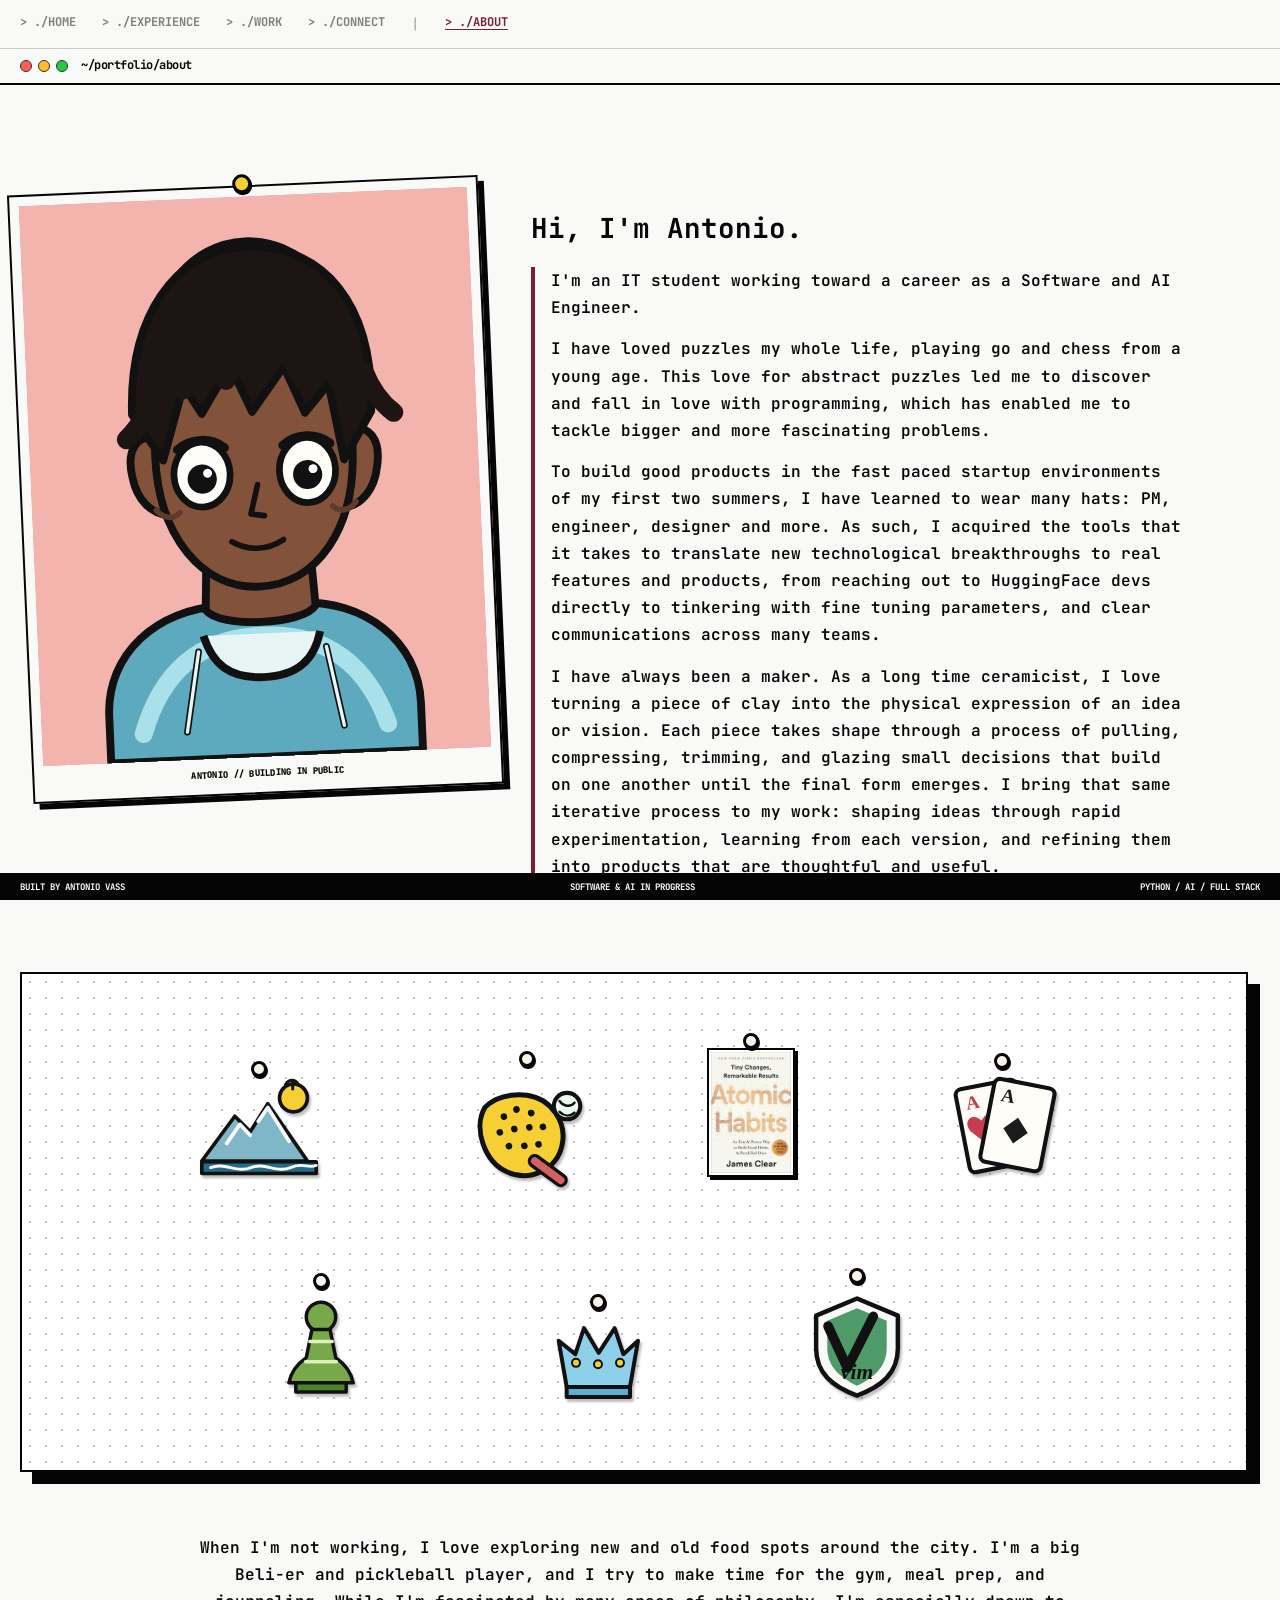
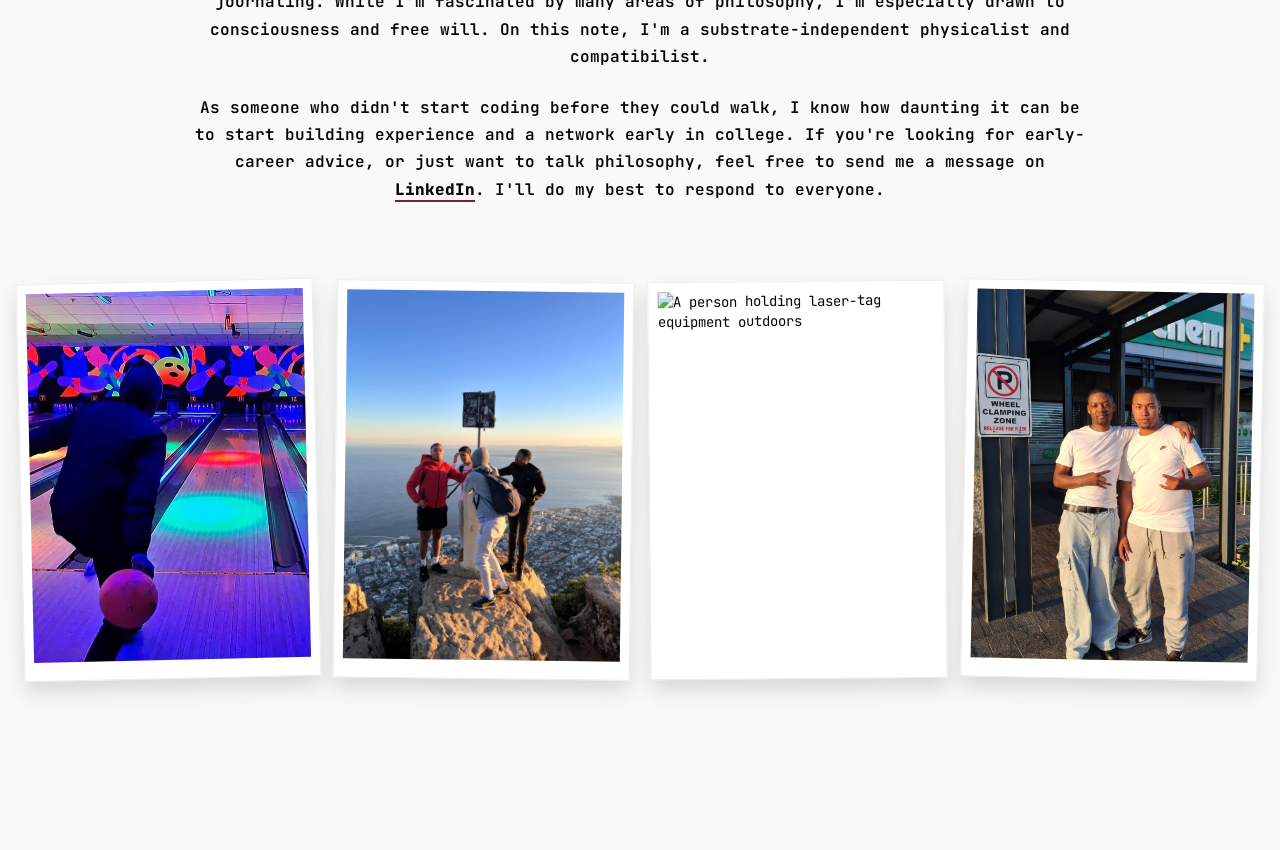
==== commit 59faae2a: "Expand About introduction" ====
--- a/about.html
+++ b/about.html
@@ -34,9 +34,9 @@
             <p class="about-placeholder">Hi, I'm Antonio.</p>
             <div class="about-notes">
               <p>I&apos;m an IT student working toward a career as a Software and AI Engineer.</p>
-              <p>I&apos;m passionate about building practical solutions with Python, AI, and modern web technologies. I enjoy turning ideas into systems that solve real problems.</p>
-              <p>Right now, I&apos;m learning artificial intelligence and machine learning while building AI-powered apps, chatbots, and RAG systems. I&apos;m also developing full-stack applications with Next.js and APIs.</p>
-              <p>I&apos;m strengthening my backend and automation skills with a long-term goal of creating scalable AI-powered applications and tools that businesses can use.</p>
+              <p>I have loved puzzles my whole life, playing go and chess from a young age. This love for abstract puzzles led me to discover and fall in love with programming, which has enabled me to tackle bigger and more fascinating problems.</p>
+              <p>To build good products in the fast paced startup environments of my first two summers, I have learned to wear many hats: PM, engineer, designer and more. As such, I acquired the tools that it takes to translate new technological breakthroughs to real features and products, from reaching out to HuggingFace devs directly to tinkering with fine tuning parameters, and clear communications across many teams.</p>
+              <p>I have always been a maker. As a long time ceramicist, I love turning a piece of clay into the physical expression of an idea or vision. Each piece takes shape through a process of pulling, compressing, trimming, and glazing small decisions that build on one another until the final form emerges. I bring that same iterative process to my work: shaping ideas through rapid experimentation, learning from each version, and refining them into products that are thoughtful and useful.</p>
             </div>
           </div>
         </div>
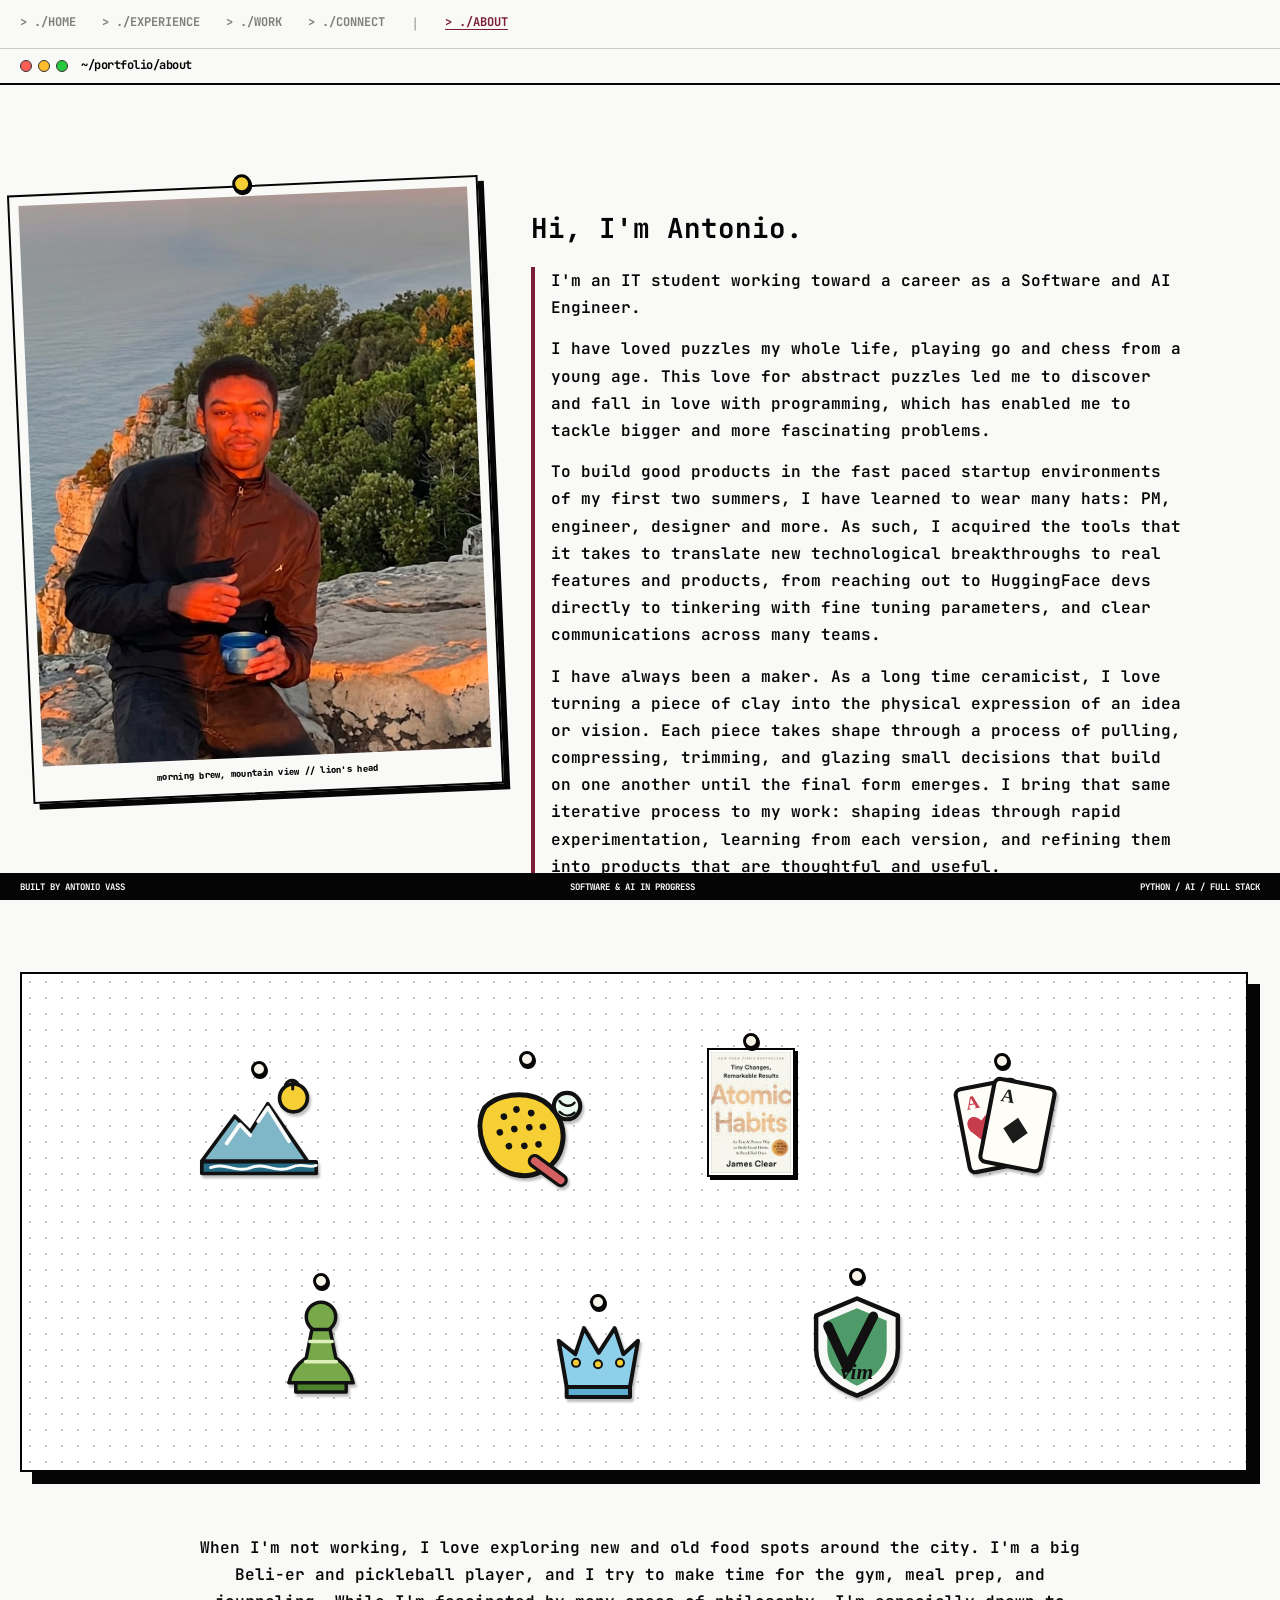
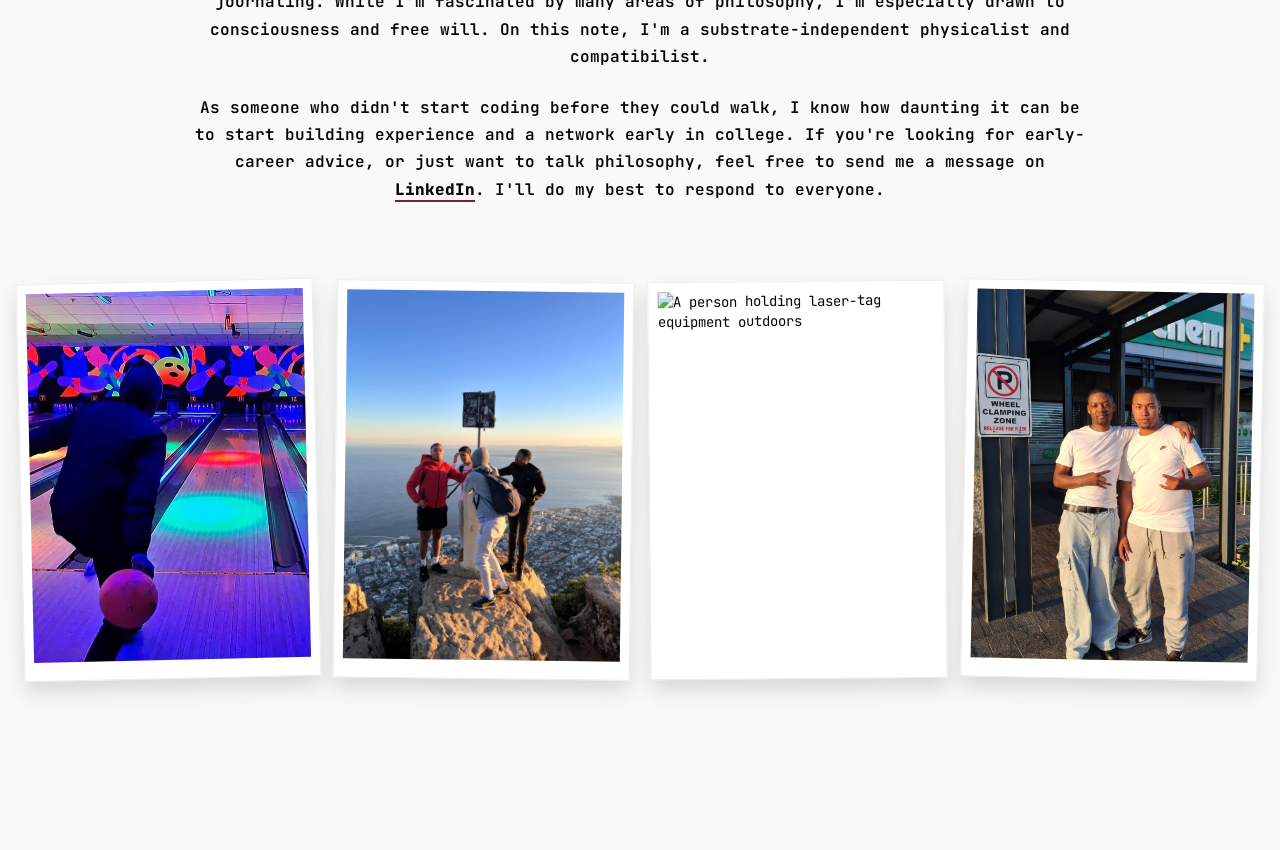
==== commit 1122c07d: "Update About portrait" ====
--- a/about.html
+++ b/about.html
@@ -26,8 +26,8 @@
       <div class="about-grid">
         <figure class="about-photo">
           <span class="pushpin" aria-hidden="true"></span>
-          <img src="assets/avatar-placeholder.svg" alt="Dark-skinned cartoon avatar representing Antonio Vass" />
-          <figcaption>ANTONIO // BUILDING IN PUBLIC</figcaption>
+          <img src="assets/profile/morning-brew-lions-head.png" alt="Antonio enjoying a morning brew at Lion's Head" />
+          <figcaption>morning brew, mountain view // lion&apos;s head</figcaption>
         </figure>
         <div class="about-copy">
           <div class="about-introduction">
@@ -58,7 +58,7 @@
       </div>
       <div class="about-moments" aria-label="Current learning and building focus">
         <figure class="moment-photo"><img src="assets/moments/bowling.png" alt="A person bowling in a neon-lit bowling alley" /><figcaption>bowling</figcaption></figure>
-        <figure class="moment-photo"><img src="assets/moments/lions-head-cape-town.png" alt="Friends at Lion's Head overlooking Cape Town" /><figcaption>lion&apos;s head, cape town</figcaption></figure>
+        <figure class="moment-photo"><img src="assets/moments/lions-head-cape-town.png" alt="Friends at Lion's Head overlooking Cape Town" /><figcaption>hiking, cape town</figcaption></figure>
         <figure class="moment-photo"><img src="assets/moments/laser-tagging.png" alt="A person holding laser-tag equipment outdoors" loading="lazy" /><figcaption>lazer tagging</figcaption></figure>
         <figure class="moment-photo"><img src="assets/moments/just-two-boys.png" alt="Two friends standing together outside a shop" /><figcaption>just two boys</figcaption></figure>
       </div>
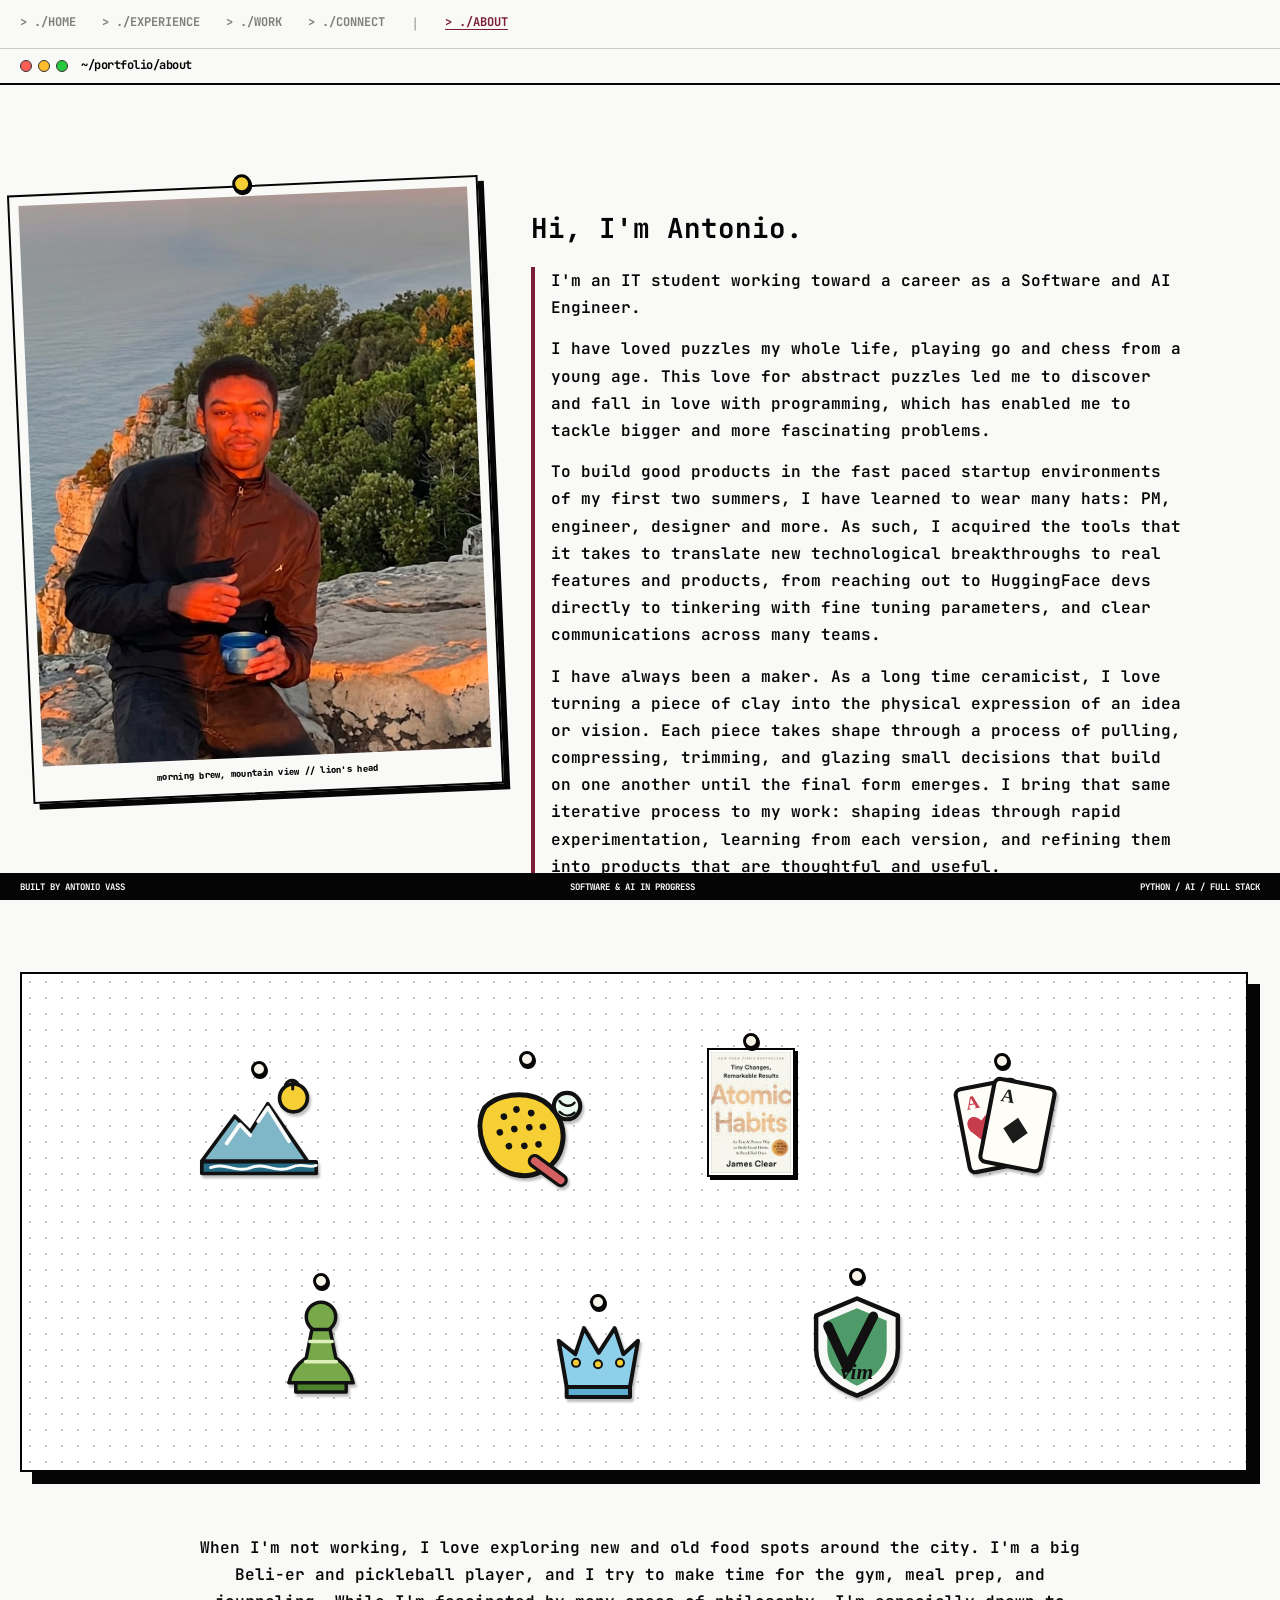
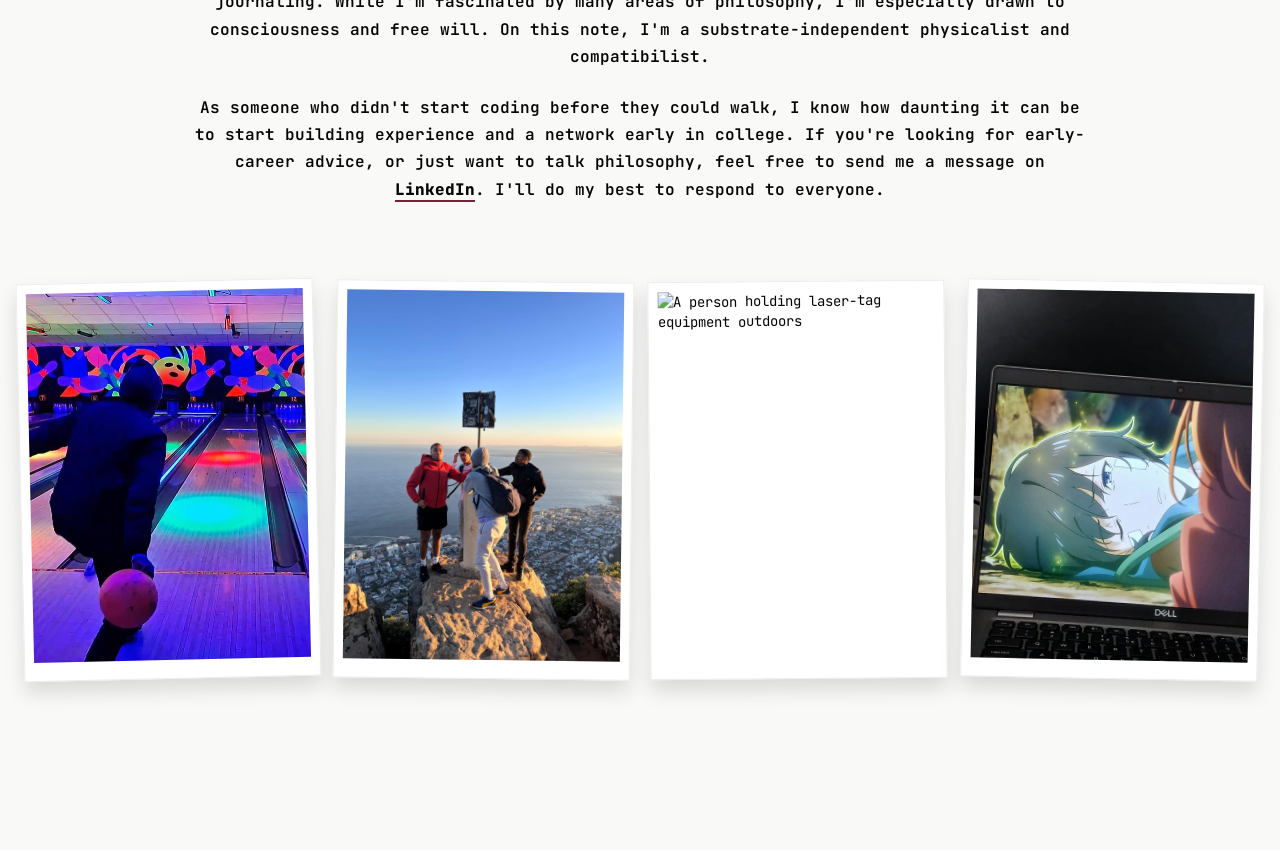
==== commit e94bdc5f: "Add favourite anime photo" ====
--- a/about.html
+++ b/about.html
@@ -60,7 +60,7 @@
         <figure class="moment-photo"><img src="assets/moments/bowling.png" alt="A person bowling in a neon-lit bowling alley" /><figcaption>bowling</figcaption></figure>
         <figure class="moment-photo"><img src="assets/moments/lions-head-cape-town.png" alt="Friends at Lion's Head overlooking Cape Town" /><figcaption>hiking, cape town</figcaption></figure>
         <figure class="moment-photo"><img src="assets/moments/laser-tagging.png" alt="A person holding laser-tag equipment outdoors" loading="lazy" /><figcaption>lazer tagging</figcaption></figure>
-        <figure class="moment-photo"><img src="assets/moments/just-two-boys.png" alt="Two friends standing together outside a shop" /><figcaption>just two boys</figcaption></figure>
+        <figure class="moment-photo"><img src="assets/moments/solo-leveling-anime.jpeg" alt="Solo Leveling anime scene on a laptop screen" loading="lazy" /><figcaption>favourite anime: solo leveling</figcaption></figure>
       </div>
     </section>
   </main>
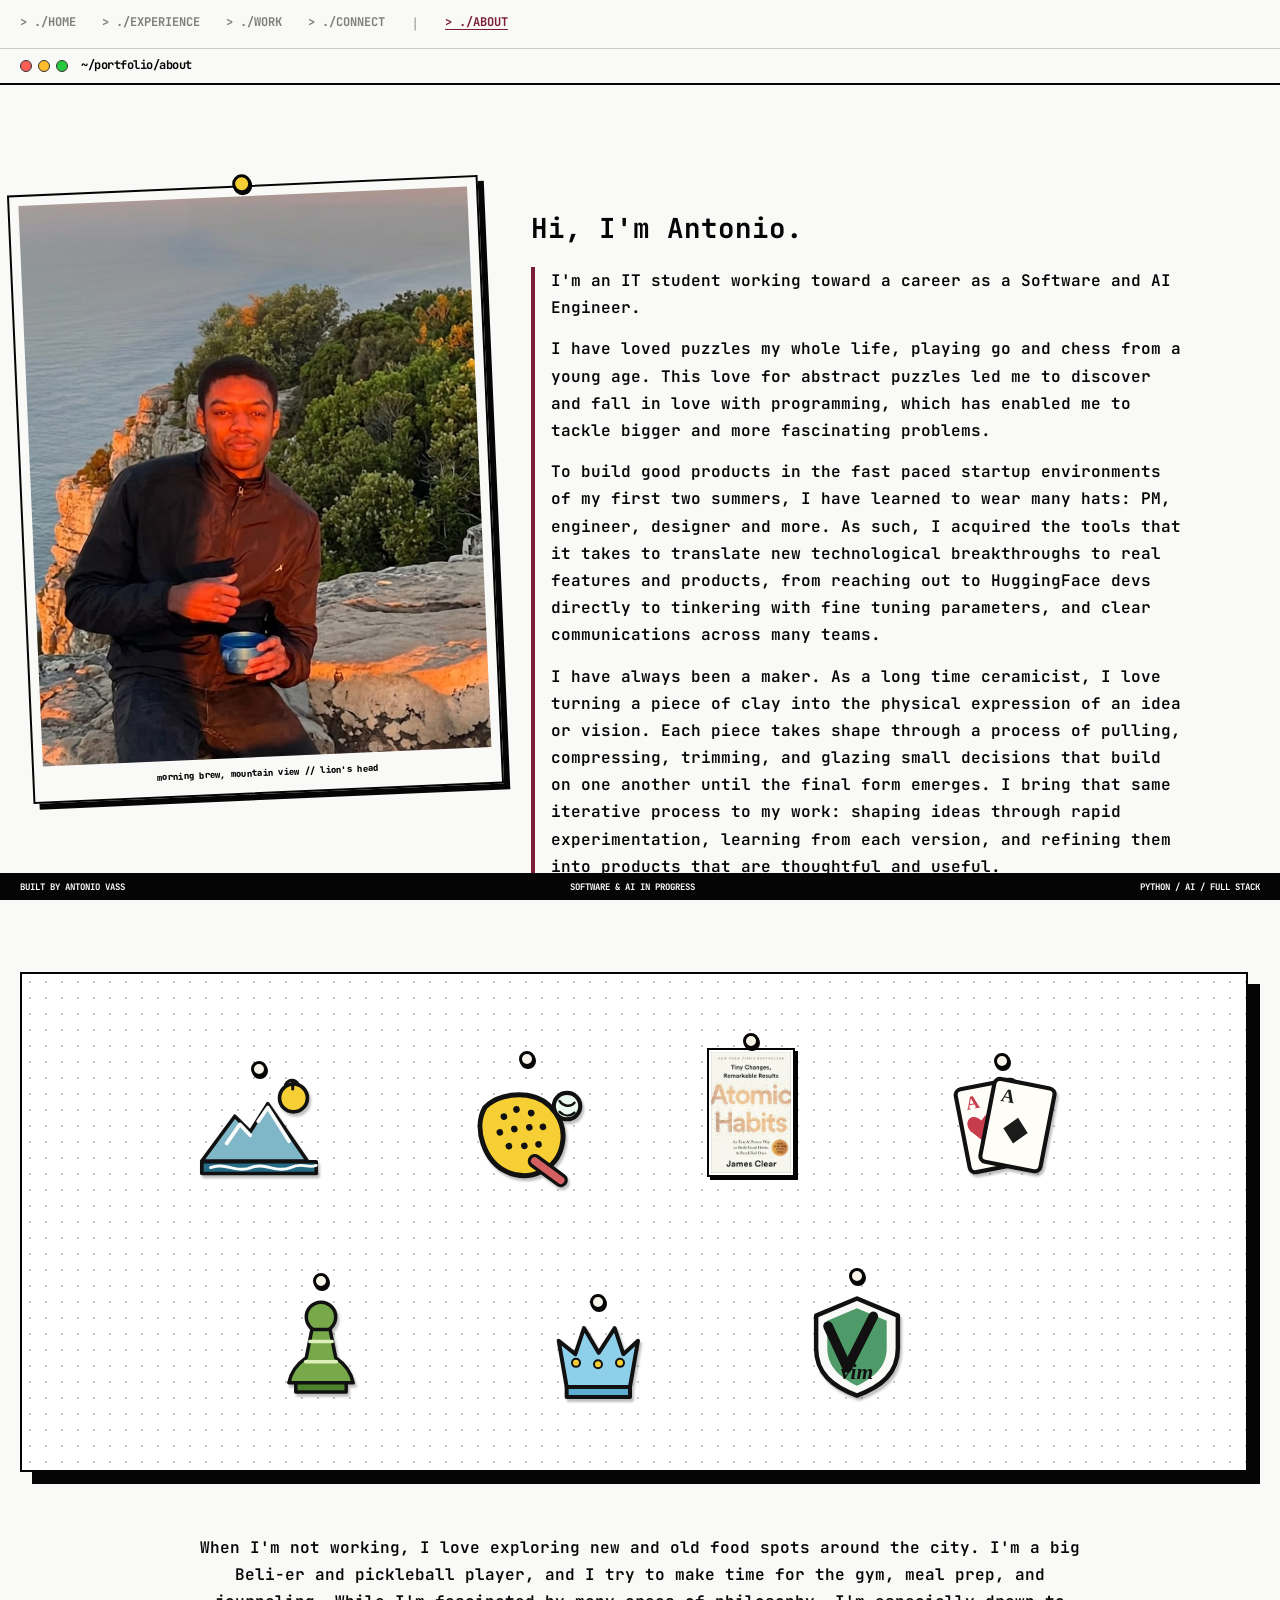
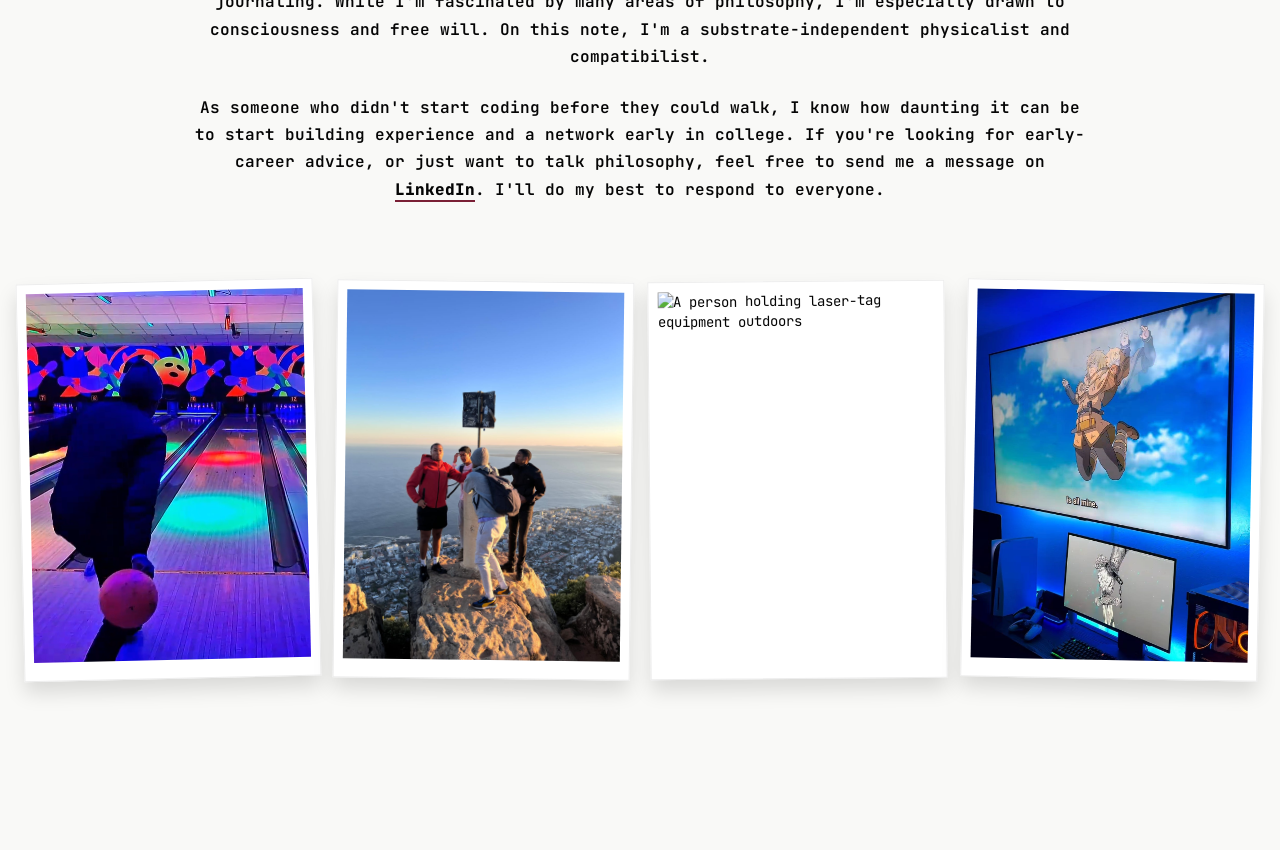
==== commit c6fcf85e: "Update favourite anime image" ====
--- a/about.html
+++ b/about.html
@@ -60,7 +60,7 @@
         <figure class="moment-photo"><img src="assets/moments/bowling.png" alt="A person bowling in a neon-lit bowling alley" /><figcaption>bowling</figcaption></figure>
         <figure class="moment-photo"><img src="assets/moments/lions-head-cape-town.png" alt="Friends at Lion's Head overlooking Cape Town" /><figcaption>hiking, cape town</figcaption></figure>
         <figure class="moment-photo"><img src="assets/moments/laser-tagging.png" alt="A person holding laser-tag equipment outdoors" loading="lazy" /><figcaption>lazer tagging</figcaption></figure>
-        <figure class="moment-photo"><img src="assets/moments/solo-leveling-anime.jpeg" alt="Solo Leveling anime scene on a laptop screen" loading="lazy" /><figcaption>favourite anime: solo leveling</figcaption></figure>
+        <figure class="moment-photo"><img src="assets/moments/vinland-saga-anime.png" alt="Vinland Saga anime scene on a TV" loading="lazy" /><figcaption>favourite anime: vinland saga</figcaption></figure>
       </div>
     </section>
   </main>
